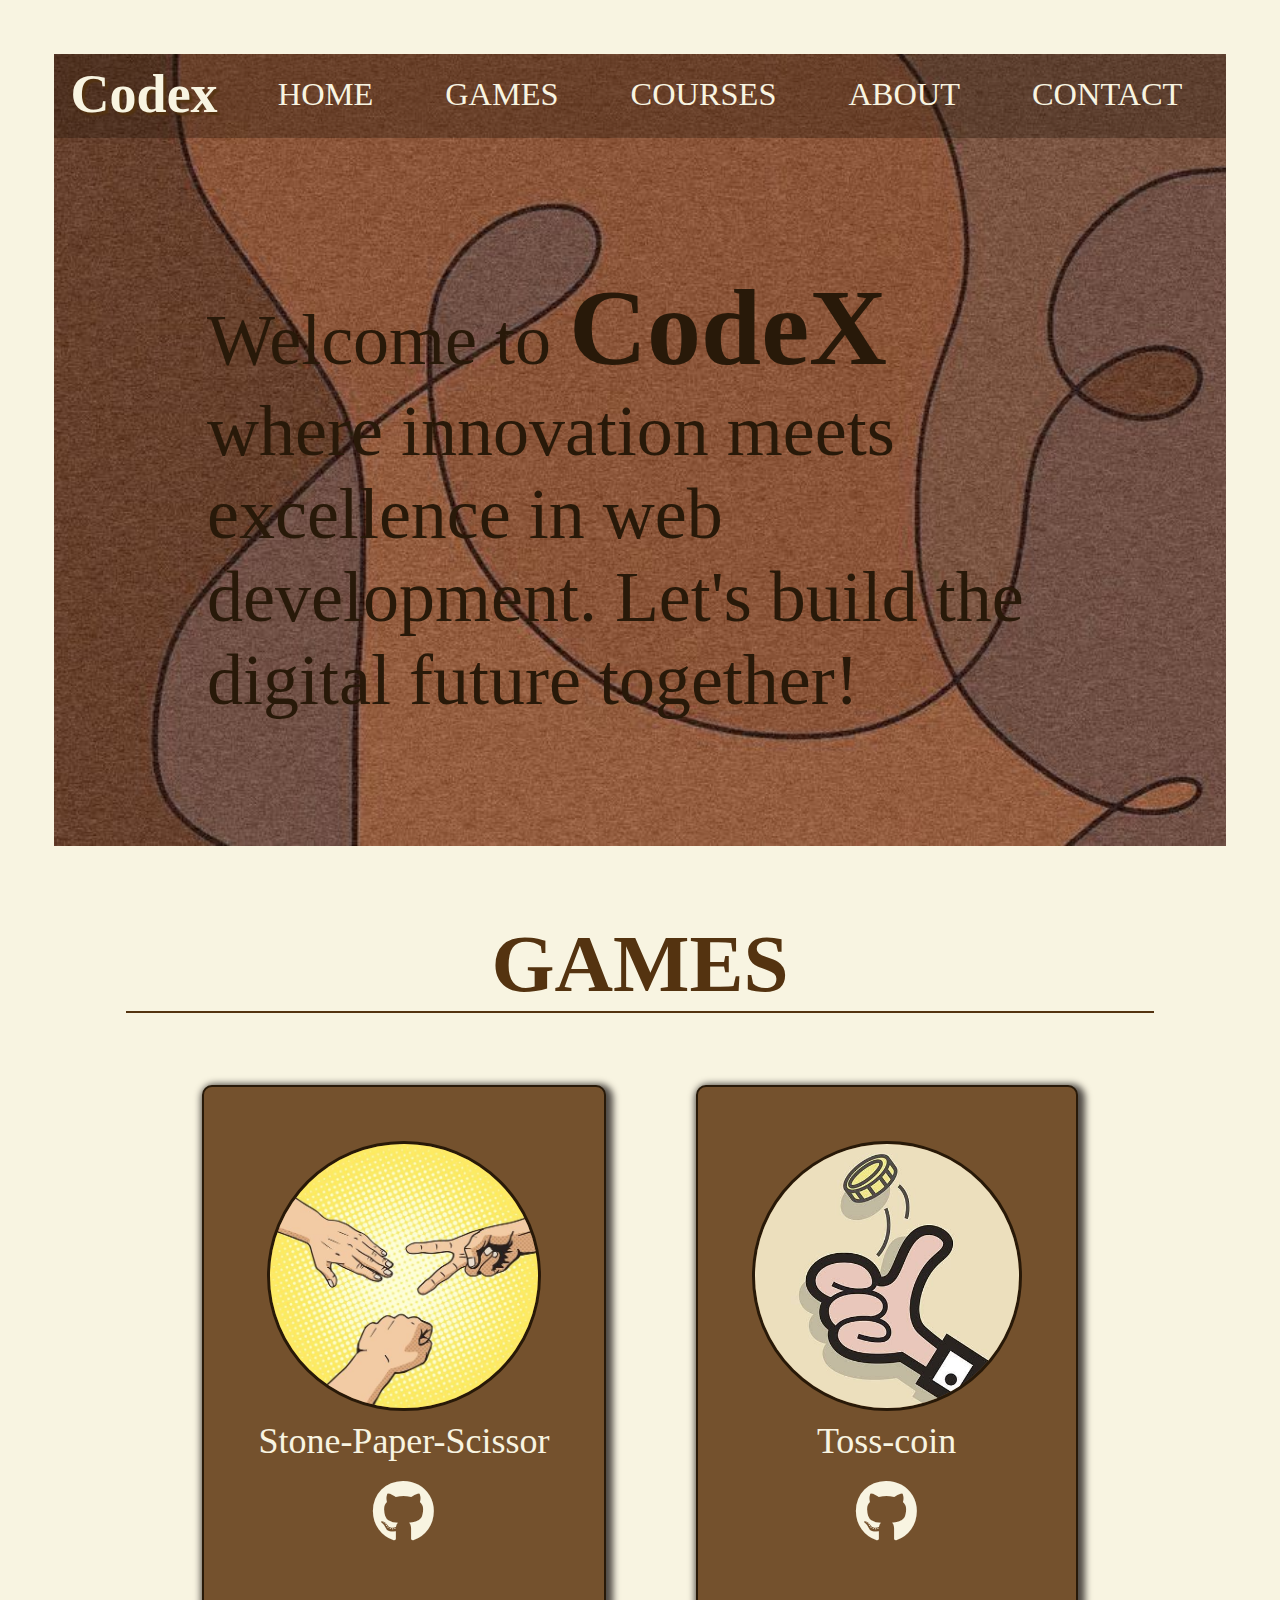
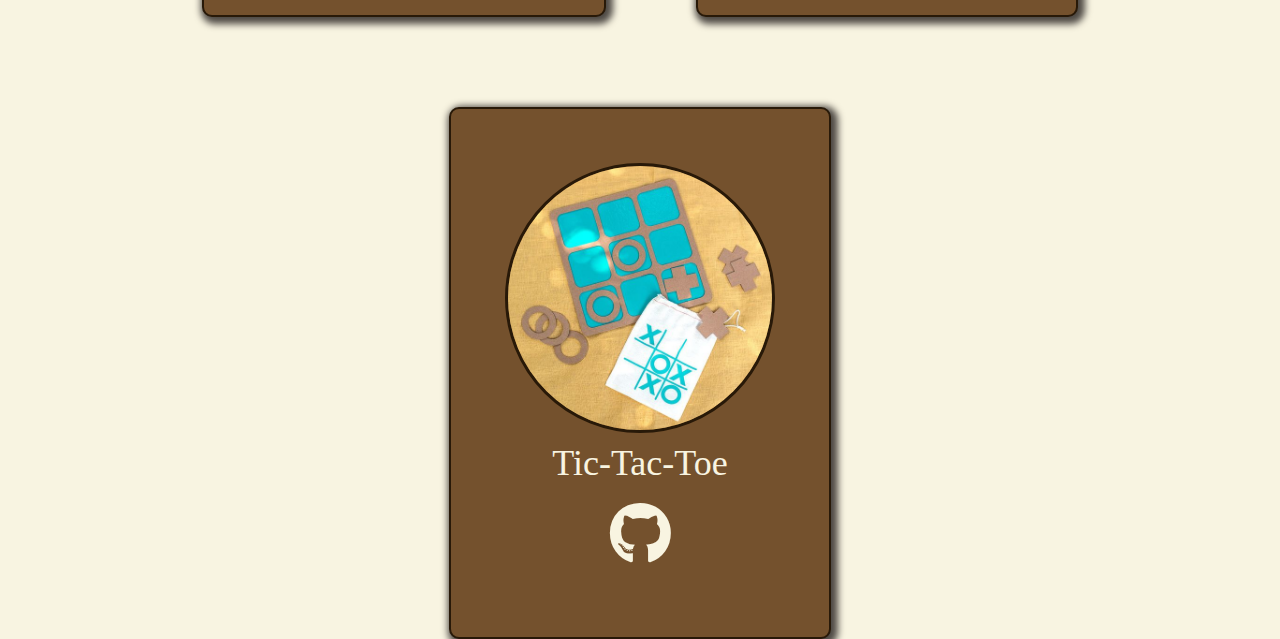
==== index.html @ 6bf6f2c1 "games added" ====
<!DOCTYPE html>
<html lang="en">
<head>
    <meta charset="UTF-8">
    <meta name="viewport" content="width=device-width, initial-scale=1.0">
    <title>CodeX</title>
    <link rel="stylesheet" href="https://cdnjs.cloudflare.com/ajax/libs/font-awesome/6.5.2/css/all.min.css">
    <link rel="stylesheet " href="./css/style.css">
</head>
<body>
    <div class="mainContainer">
            <nav>
                <h1>Codex</h1>
                <div class="open">
                    <i class="fa-solid fa-bars"></i>
                </div>
                <div class="navlist">
                    <li ><a href="#">HOME</a></li>
                    <li><a href="#">GAMES</a></li>
                    <li><a href="#">COURSES</a></li>
                    <li><a href="#">ABOUT</a></li>
                    <li><a href="#">CONTACT</a></li>
                    <div class="close">
                        <i class="fa-solid fa-xmark"></i>
                    </div>
                </div>
            </nav>
            <div class="intro">
                <p>Welcome to <span>CodeX </span><br> where innovation meets excellence in web development. Let's build the digital future together!</p>
            </div>
        </div>

        <div class="gamesBox">
            <h1>GAMES</h1>
            <div class="games">
                <div class="stone" onclick="window.location.href='https://vrandaagarg.github.io/Stone-Paper-Scissors/' ;">
                    <img src="./images/stone-paper-scissors.jpg">
                    <p>Stone-Paper-Scissor</p>
                    <i class="fa-brands fa-github"></i>
                </div>
                <div class="coin" onclick="window.location.href='https://vrandaagarg.github.io/Head-or-Tails/' ">
                    <img src="./images/coin-toss.jpg">
                    <p>Toss-coin</p>
                    <i class="fa-brands fa-github"></i>
                </div>
                <div class="tic" onclick="window.location.href='' ;">
                    <img src="./images/tic-tac-toe.jpg">
                    <p>Tic-Tac-Toe</p>
                    <i class="fa-brands fa-github"></i>
                </div>
            </div>
        </div>
        <script src="./js/script.js"></script>
</body>
</html>
---- css/style.css ----
*{
    padding: 0%;
    margin: 0%;
    box-sizing: border-box;
}

body{
    padding: 6vh;
    background-color: #F8F4E1;
}

.mainContainer{
    background-image: url('../images/baclgroundimage.jpg');
    background-repeat: no-repeat;
    background-size:cover;
    height: 88vh;
}

nav{
    display: flex;
    list-style: none;
    justify-content: space-around;
    background-color: rgba(28, 18, 8, 0.3);
}

.mainContainer nav h1{
    color: #F8F4E1;
    text-shadow: #543310 3px 3px 2px;
    font-size: 6vh;
    padding: 1vh;
}
.mainContainer nav .navlist {
    display: flex;
    justify-content:space-around;
    list-style: none;
}

.mainContainer nav .navlist li {
    font-size: 3.6vh;
    line-height: 9vh;
    border-bottom:3px solid transparent;
}

.mainContainer nav .navlist li a{
    color: #F8F4E1;
    text-decoration: none;
    padding: 3vh 4vh 3vh 4vh;
    
}

.mainContainer nav .navlist li:hover{
    background-color:rgba(175, 143, 111,0.5);
    border-bottom:3px solid #F8F4E1;
}

.mainContainer nav .open,.close{
    position: absolute;
    top: 6vh;
    right: 8vh;
    color:#F8F4E1;
    font-size: 5vh;
    cursor: pointer;
    line-height: 9vh;
    display: none;
}

.intro{
    width: 100%;
    height: 79vh;
    display: flex;
    align-items: center;
    padding: 17vh;
    font-size: 8vh;
    color: #281909;
}
.intro span{
    font-weight: 900;
    font-size: 12vh;
}

.gamesBox{
    display: block;
    text-align: center;
    height: 88vh;
}

.gamesBox h1{
    margin: 8vh;
    font-size: 9vh;
    color: #543310;
    border-bottom:2px solid #543310;
}
.gamesBox .games{
    display: flex;
    justify-content: center;
    align-items: center;
    flex-wrap: wrap;
    gap:10vh; 
}

.gamesBox .games div{
    background-color: #74512D;
    text-align: center;
    padding: 6vh;
    cursor: pointer;
    border: 2px solid #281908;
    box-shadow: #4e4944 3px 3px 7px 4px;
    border-radius: 10px;
    font-size: 4vh;
    color: #F8F4E1;
}

.gamesBox .games div:hover{
    transform: scale(1.1);
}

.gamesBox .games div img{
    height: 30vh;
    border-radius: 50%;
    border:3px solid #281908;
}

.gamesBox .games div i{
    font-size: 7vh;
    margin: 2vh;
}

.gamesBox .games div i:hover{
    color: #281908;
    border-radius: 50%;
    transform: scale(1.2);
}

@media (max-width:900px){
    .mainContainer nav .navlist{
        justify-content: center;
        align-items: center;
        flex-direction: column;
        position: fixed;
        top: 0;
        left: 0;
        width: 100%;
        height: 100vh;
        z-index: 10;
        background-color:#281908;
        display: none;
    }

    .mainContainer nav .open{
        display: block;
    }
    .mainContainer nav .navlist li:hover{
        transform: scale(1.2);
        border-bottom: transparent;
    }
    .close{
        display: block;
    }

    nav{
        border-bottom:3px solid #543310;
    }
    .intro{
        text-align: center;
        font-size: 5vh;
        padding: 3vh;
    }
    .intro span{
        font-size: 8vh;
    }
}

@media (max-width:400px){
    body{
        padding: 4vh;
    }
    .intro{
        text-align: center;
        font-size: 4vh;
        padding: 4vh;
    }
    .intro span{
        font-size: 5vh;
    }
    .mainContainer nav .open{
        font-size: 3vh;
        top:3.4vh;
    }
}
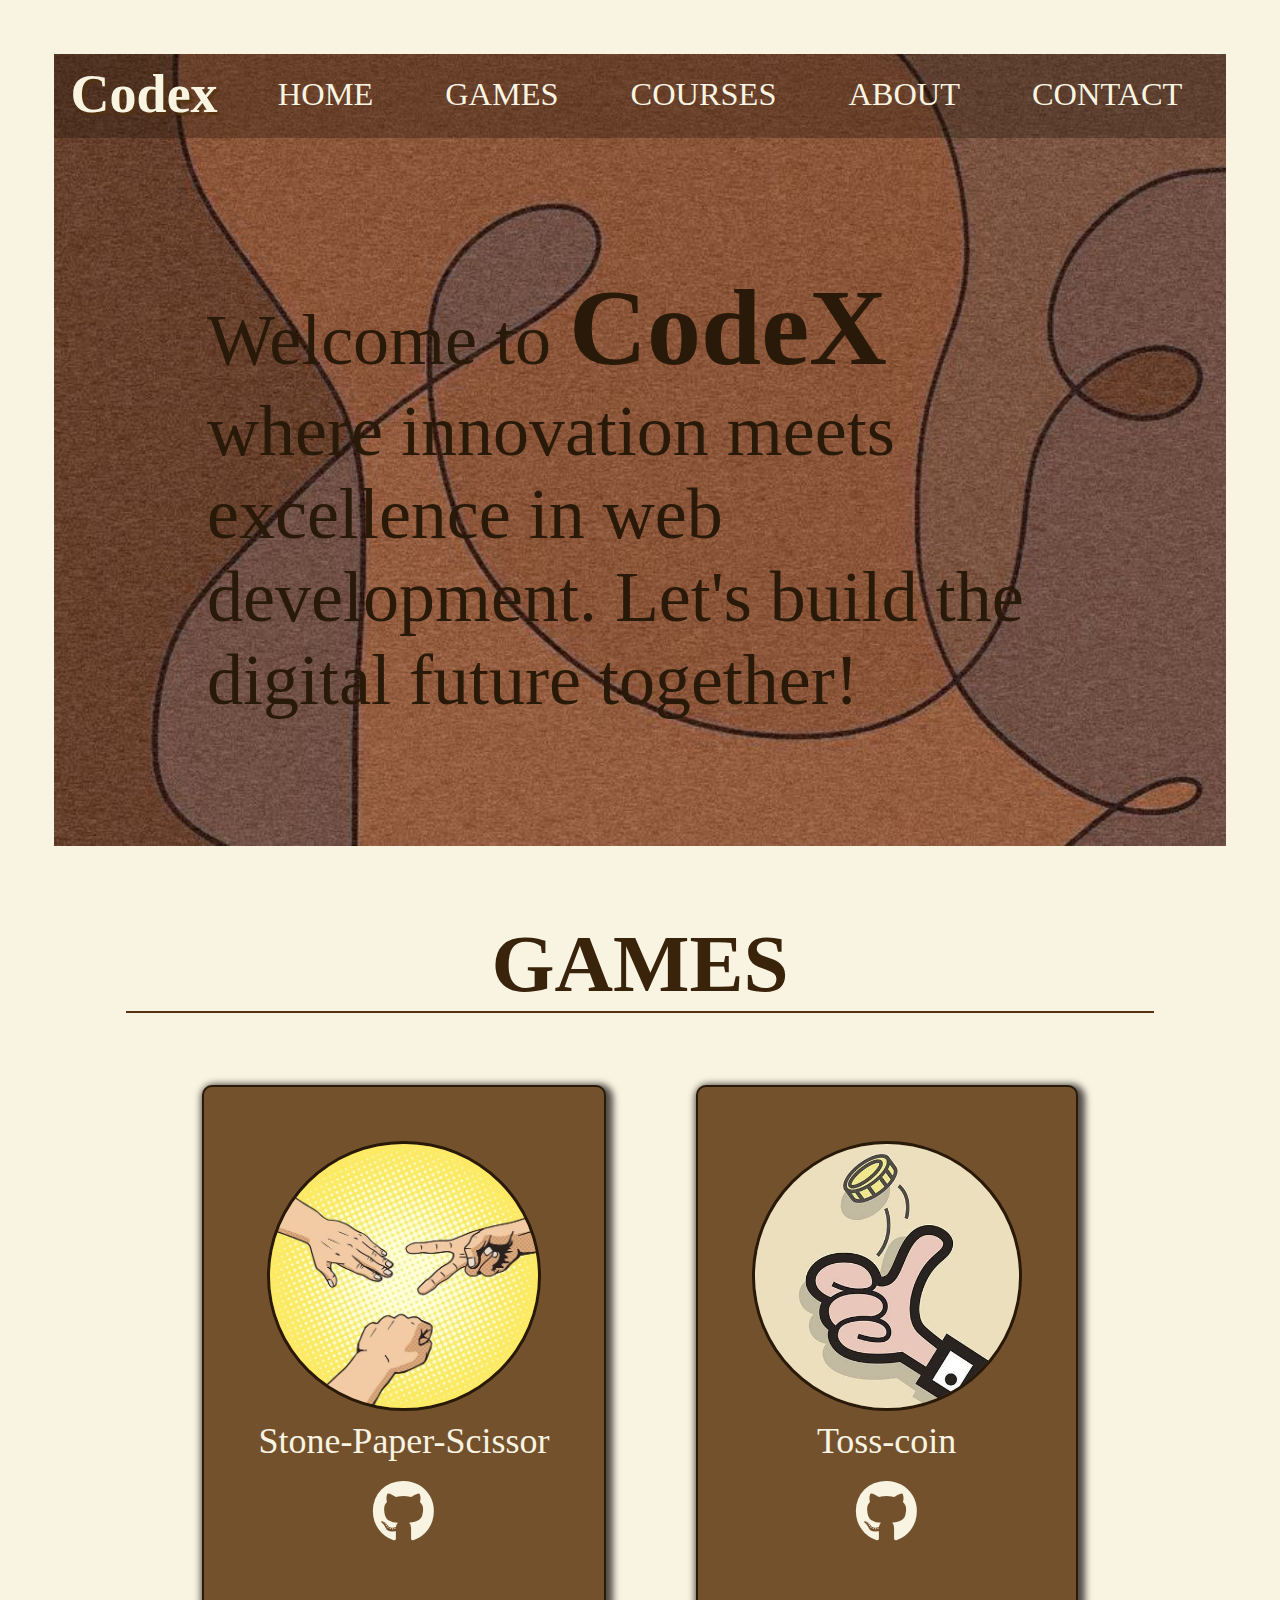
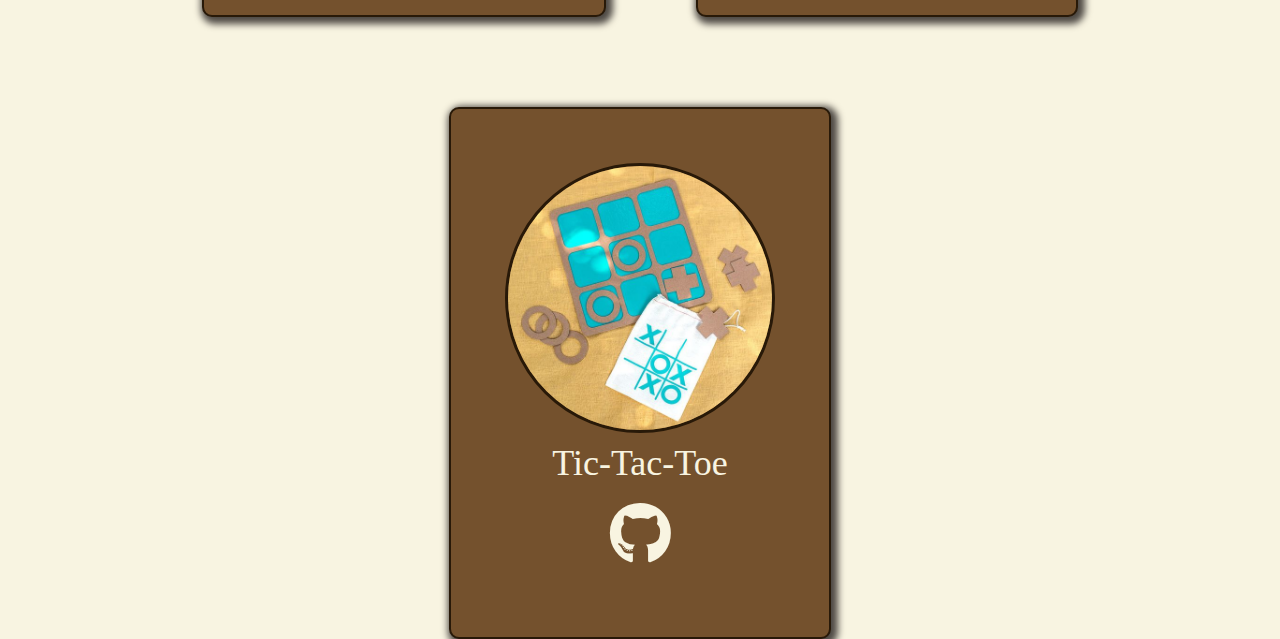
==== commit 051b50dd: "game part totally done" ====
--- a/index.html
+++ b/index.html
@@ -30,6 +30,7 @@
             </div>
         </div>
 
+        
         <div class="gamesBox">
             <h1>GAMES</h1>
             <div class="games">
@@ -50,6 +51,8 @@
                 </div>
             </div>
         </div>
+
+
         <script src="./js/script.js"></script>
 </body>
 </html>--- a/css/style.css
+++ b/css/style.css
@@ -87,7 +87,7 @@
 .gamesBox h1{
     margin: 8vh;
     font-size: 9vh;
-    color: #543310;
+    color: #3a230b;
     border-bottom:2px solid #543310;
 }
 .gamesBox .games{
@@ -168,6 +168,17 @@
     .intro span{
         font-size: 8vh;
     }
+
+    .gamesBox .games div{    
+        padding: 3vh;
+        width: 220px;
+        height: 300px;
+    }
+     
+    .gamesBox .games div img{
+        height: 22vh;
+    }
+
 }
 
 @media (max-width:400px){
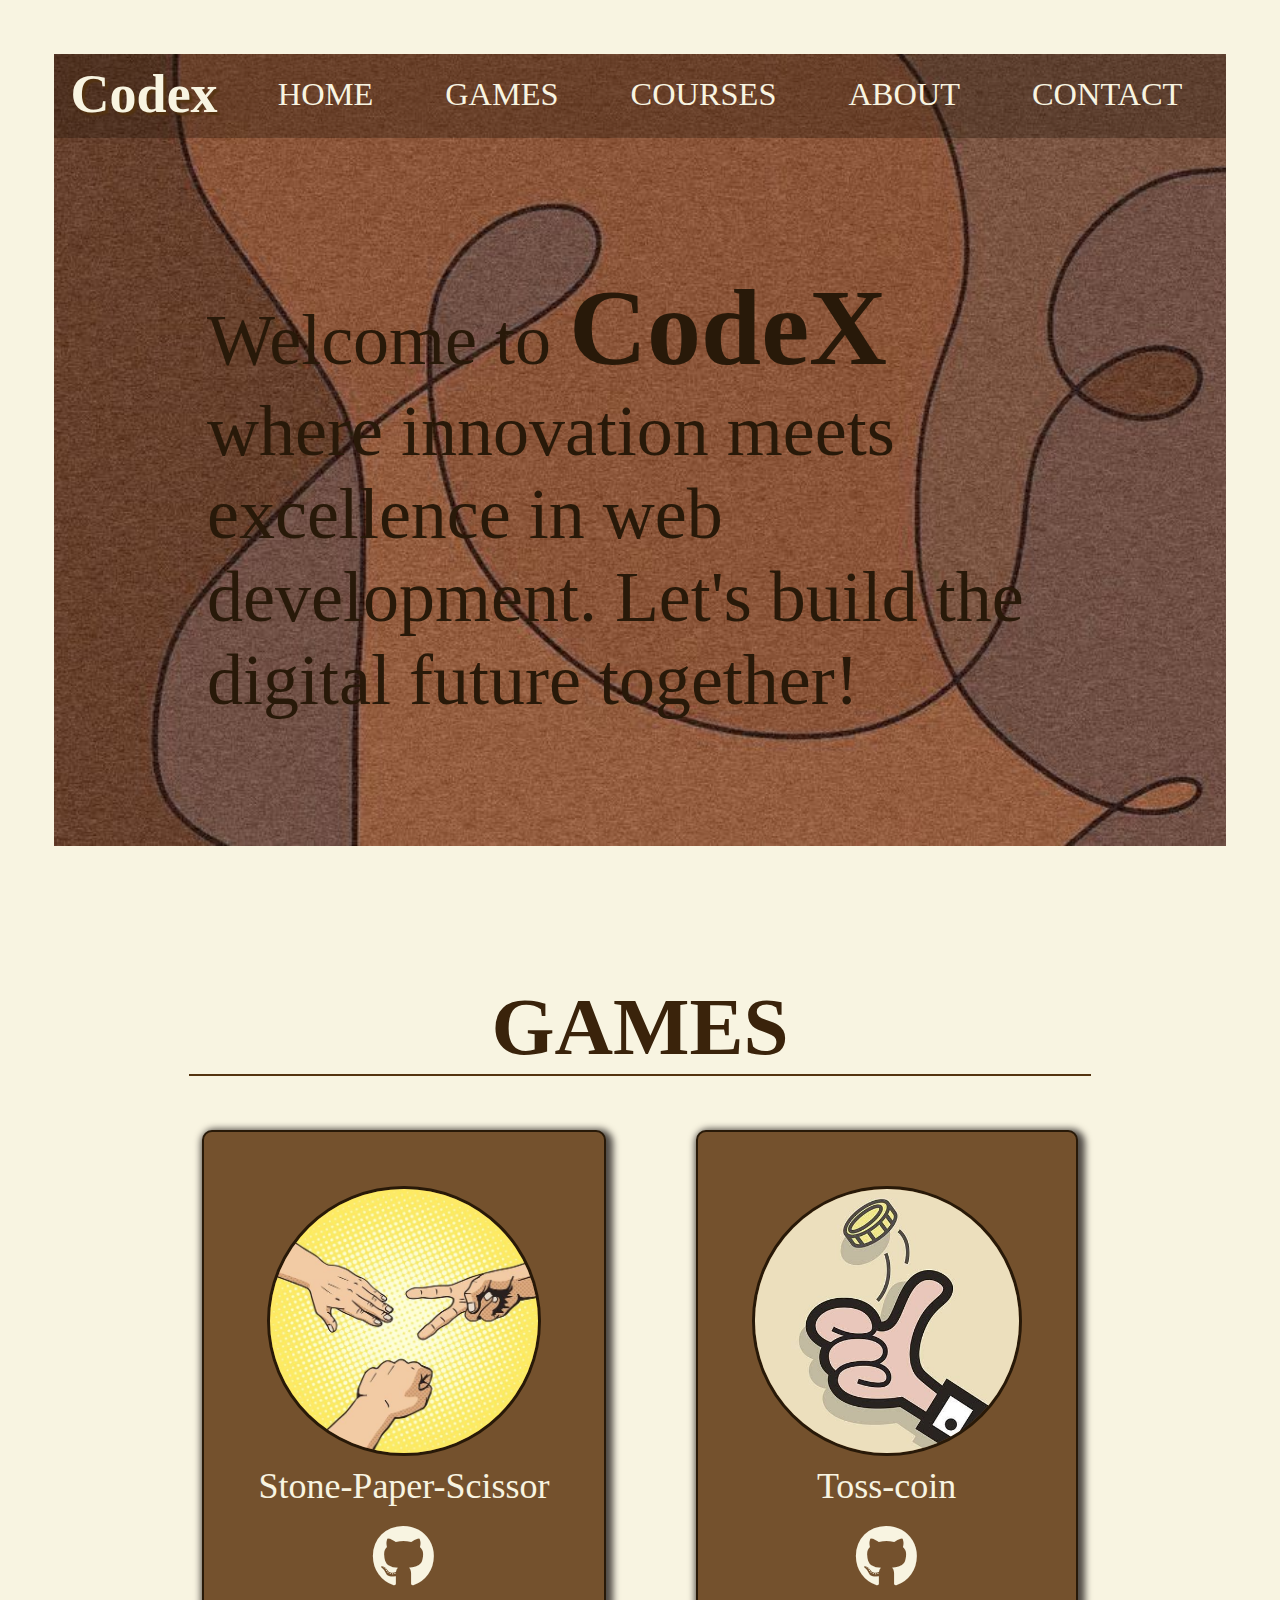
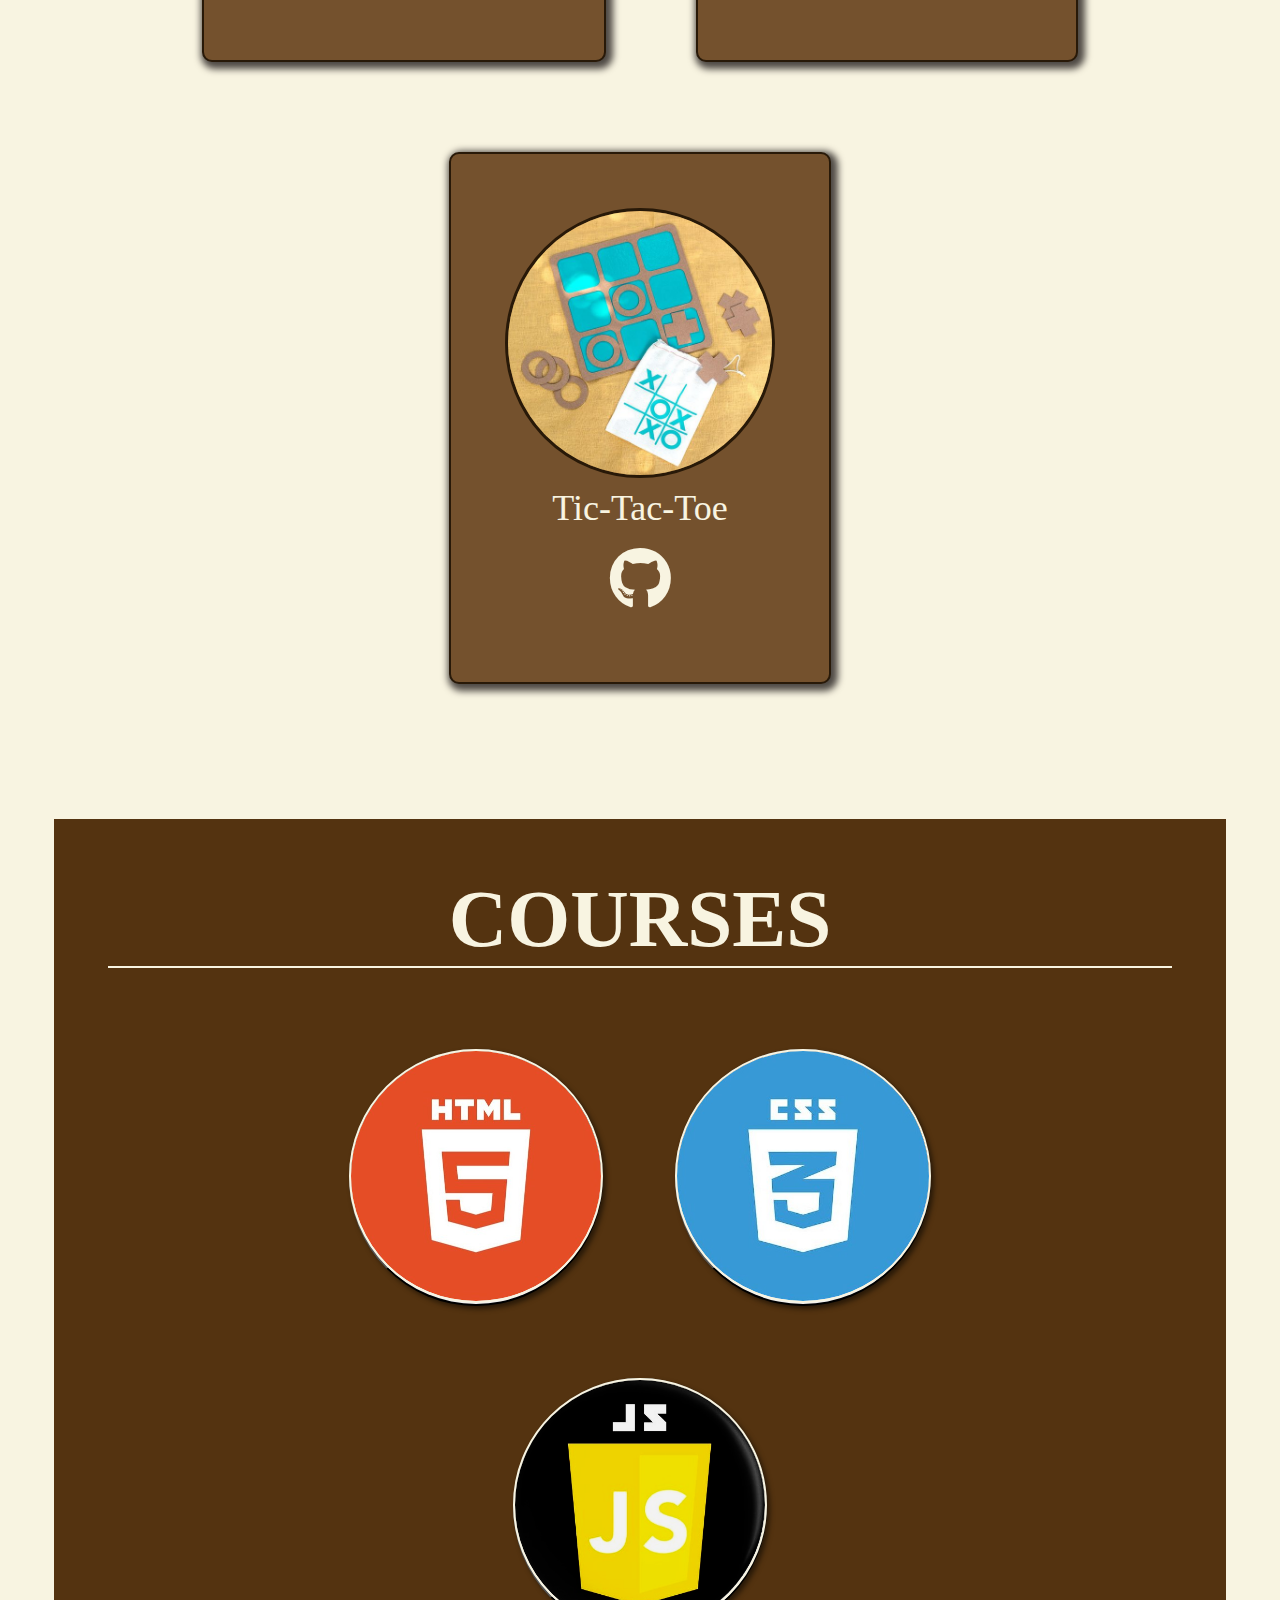
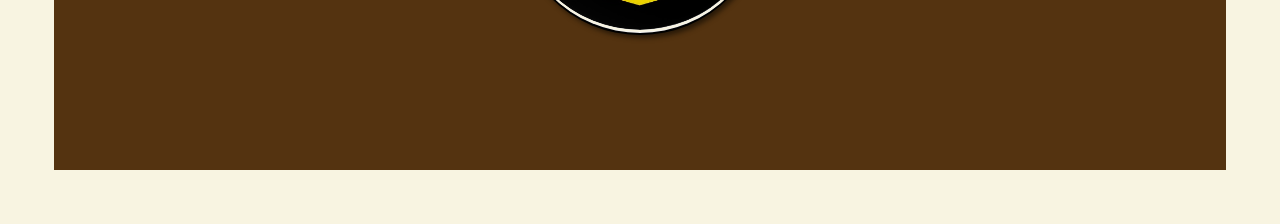
==== commit e38d97e5: "Courses ready" ====
--- a/index.html
+++ b/index.html
@@ -8,6 +8,8 @@
     <link rel="stylesheet " href="./css/style.css">
 </head>
 <body>
+            <!-- Home -->
+
     <div class="mainContainer">
             <nav>
                 <h1>Codex</h1>
@@ -30,7 +32,8 @@
             </div>
         </div>
 
-        
+    <!-- game box -->
+
         <div class="gamesBox">
             <h1>GAMES</h1>
             <div class="games">
@@ -52,6 +55,62 @@
             </div>
         </div>
 
+<!-- COURSES -->
+
+        <div class="courses">
+            <h1>COURSES</h1>
+            <div class="courseList">
+                <button class="htmlBtn">
+                    <img src="./images/html-removebg-preview.png">
+                </button>
+                <button class="cssBtn">
+                    <img src="./images/css-removebg-preview (2).png">
+                </button>
+                <button class="jsBtn">
+                    <img src="./images/js-removebg-preview.png">
+                </button>
+            </div>
+            <div class="html notes hide">
+                <h2>HTML</h1>
+                <p>HTML is the standard markup language for Web pages.
+
+                    With HTML you can create your own Website.
+                    
+                    HTML is easy to learn - You will enjoy it!</p>
+                <div class="pdf">
+                    <h3>HTML notes</h3>
+                    <a href="./images/html notes.pdf"><img src="./images/notes.jpg"></a>
+                </div>
+            </div>
+
+            <div class="css notes hide">
+                <h2>CSS</h1>
+                <p>CSS is the language we use to style an HTML document.
+
+                    CSS describes how HTML elements should be displayed.
+                    
+                    This tutorial will teach you CSS from basic to advanced.</p>
+                <div class="pdf">
+                    <h3>HTML notes</h3>
+                    <a href="./images/CSS notes.pdf"><img src="./images/notes.jpg"></a>
+                </div>
+            </div>
+
+            <div class="js notes hide">
+                <h2>JavaScript</h1>
+                <p>JavaScript is the world's most popular programming language.
+
+                    JavaScript is the programming language of the Web.
+                    
+                    JavaScript is easy to learn.
+                    
+                    This tutorial will teach you JavaScript from basic to advanced.</p>
+                <div class="pdf">
+                    <h3>HTML notes</h3>
+                    <a href="./images/JS Notes.pdf"><img src="./images/notes.jpg"></a>
+                </div>
+            </div>
+        </div>
 
         <script src="./js/script.js"></script>
 </body>
--- a/css/style.css
+++ b/css/style.css
@@ -8,6 +8,8 @@
     padding: 6vh;
     background-color: #F8F4E1;
 }
+
+/* home */
 
 .mainContainer{
     background-image: url('../images/baclgroundimage.jpg');
@@ -78,14 +80,17 @@
     font-size: 12vh;
 }
 
+/* gameBox */
+
 .gamesBox{
     display: block;
     text-align: center;
-    height: 88vh;
+    height:max-content;
+    margin: 15vh;
 }
 
 .gamesBox h1{
-    margin: 8vh;
+    margin-bottom: 6vh;
     font-size: 9vh;
     color: #3a230b;
     border-bottom:2px solid #543310;
@@ -129,6 +134,78 @@
     color: #281908;
     border-radius: 50%;
     transform: scale(1.2);
+}
+
+/* courses */
+
+.courses{
+    height: max-content;
+    text-align: center;
+    color: #F8F4E1;
+    background-color: #543310;
+    padding: 6vh;
+    font-size: 4.5vh;
+}
+.courses h1{
+    border-bottom:2px solid #F8F4E1;
+}
+
+
+.courses .courseList{
+    display: flex;
+    justify-content: center;
+    padding: 4vh;
+    flex-wrap: wrap;
+    margin: 5vh;
+    border-radius: 50%;
+    gap:8vh;
+}
+
+.courses .courseList button{
+    border-radius: 50%;
+    cursor: pointer;
+    box-shadow: #281908 3px 3px 5px;
+}
+.courses .courseList button img{
+    height: 250px;
+    border-radius: 50%;
+    outline: 2px solid #F8F4E1;
+    
+}
+.courses .courseList button:hover{
+    transform: scale(1.1);
+}
+
+.courses .notes{
+    background-color: #876e54;
+    border-radius: 30px;
+    padding: 4vh;
+    color: #281908;
+    margin: 4vh;
+}
+
+.courses .notes h2{
+    margin: 3vh;
+    border-bottom:2px solid #3a230b;
+}
+
+.courses .pdf{
+    display: flex;
+    gap: 4vh;
+    margin: 4vh;
+    align-items: center;
+    justify-content: center;
+}
+
+.courses .pdf img{
+    height: 200px;
+    border-radius: 10px;
+    border: 1.5px solid #281908;
+    box-shadow: #281908 4px 6px 5px;
+}
+
+.hide{
+    display: none;
 }
 
 @media (max-width:900px){
@@ -169,8 +246,11 @@
         font-size: 8vh;
     }
 
+    .gamesBox{
+        margin:5vh;
+    }
     .gamesBox .games div{    
-        padding: 3vh;
+        padding: 3vh 0 0 0;
         width: 220px;
         height: 300px;
     }
@@ -179,6 +259,37 @@
         height: 22vh;
     }
 
+    /* courses */
+
+    .courses h1{
+        font-size: 5vh;
+    }
+
+    .courses .courseList{
+        padding: 3vh 0 0 0;
+ 
+    }
+    .courses .courseList button img{
+        height: 100px;
+    }
+
+    .courses .notes, .courses{
+        padding: 2vh;
+        margin: 2vh;
+        font-size: 3vh;
+    }
+    
+    .courses .notes h2{
+    margin: 1vh;
+    font-size:4vh;
+    }
+
+    .courses .pdf{
+        gap: 2vh;
+    }
+    .courses .pdf img{
+        height: 80px;
+    }
 }
 
 @media (max-width:400px){
@@ -197,5 +308,21 @@
         font-size: 3vh;
         top:3.4vh;
     }
-}
-
+
+    .gamesBox h1,.gamesBox div i{
+        font-size: 3vh;
+    }
+    .gamesBox div p{
+        font-size: 2.5vh;
+    }
+
+    .courses h1{
+        font-size: 4vh;
+    }
+
+    .courses .pdf img{
+        height: 50px;
+    }
+
+}
+
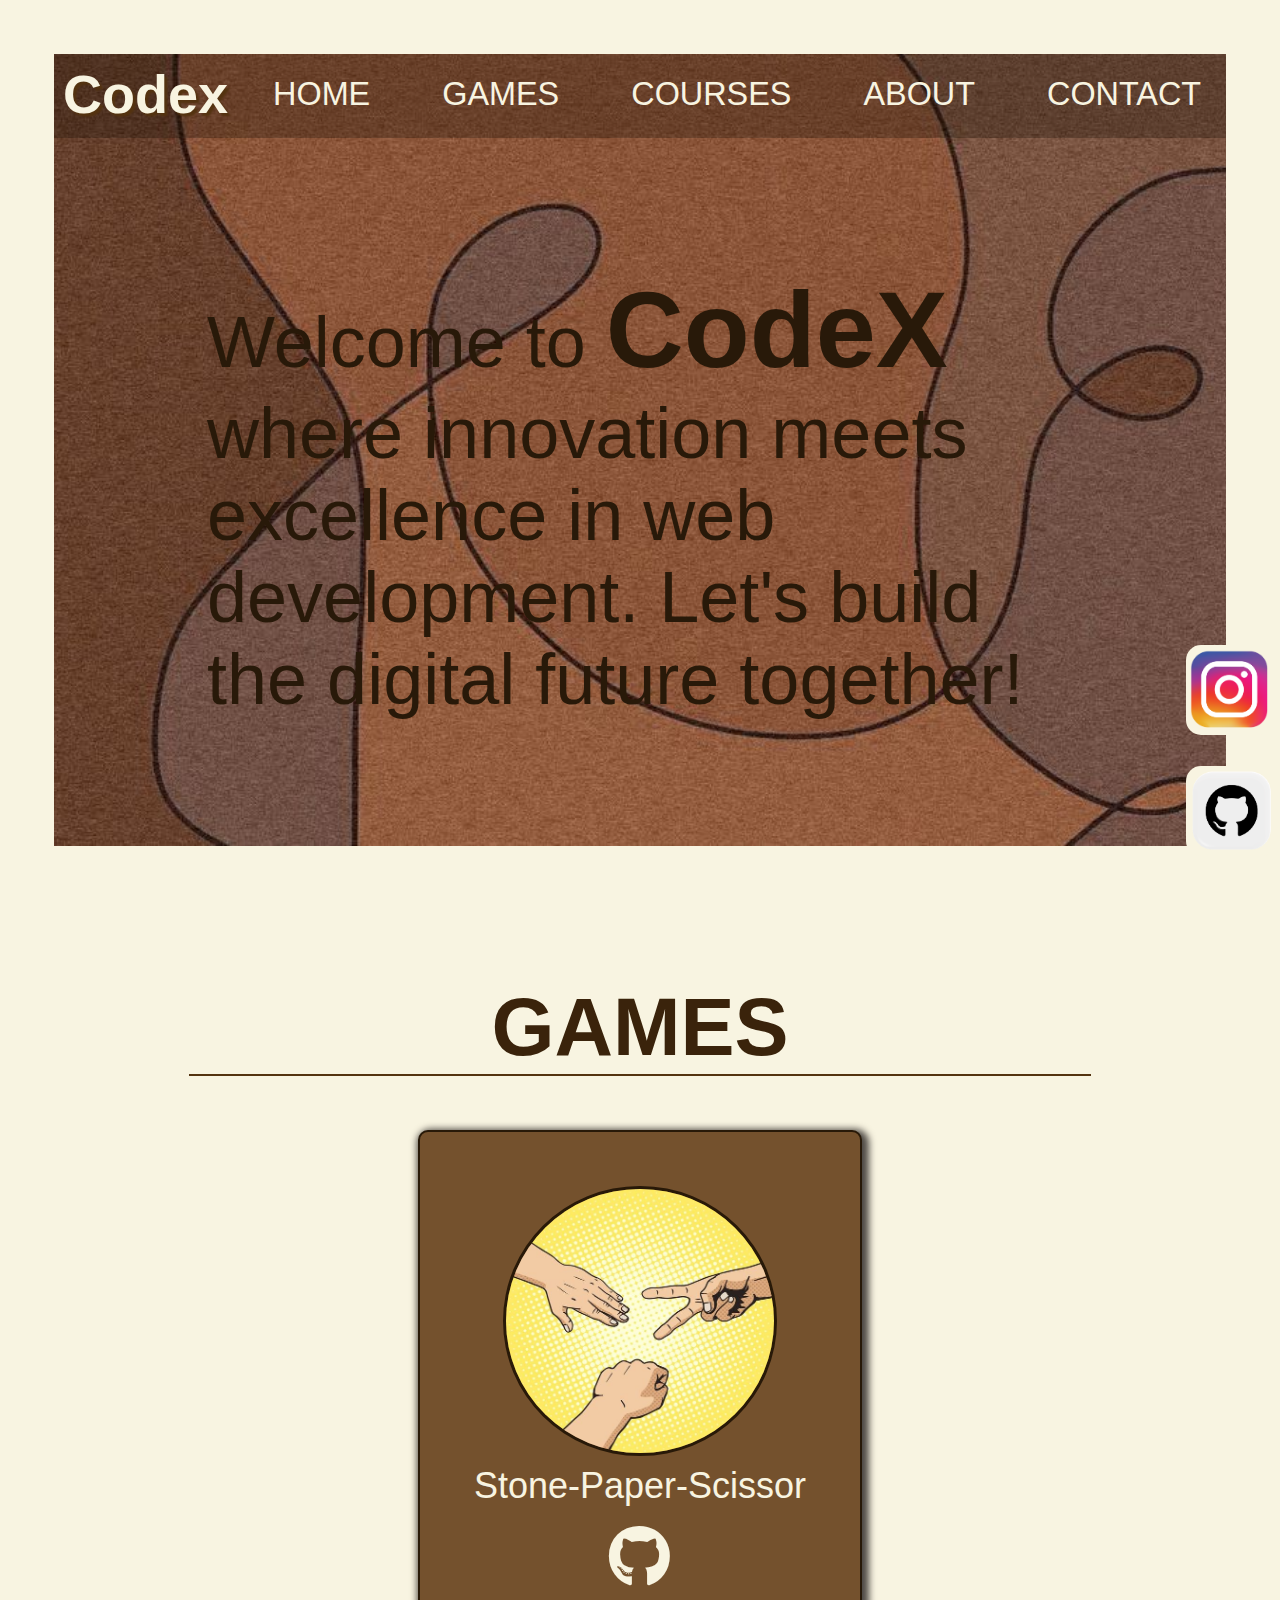
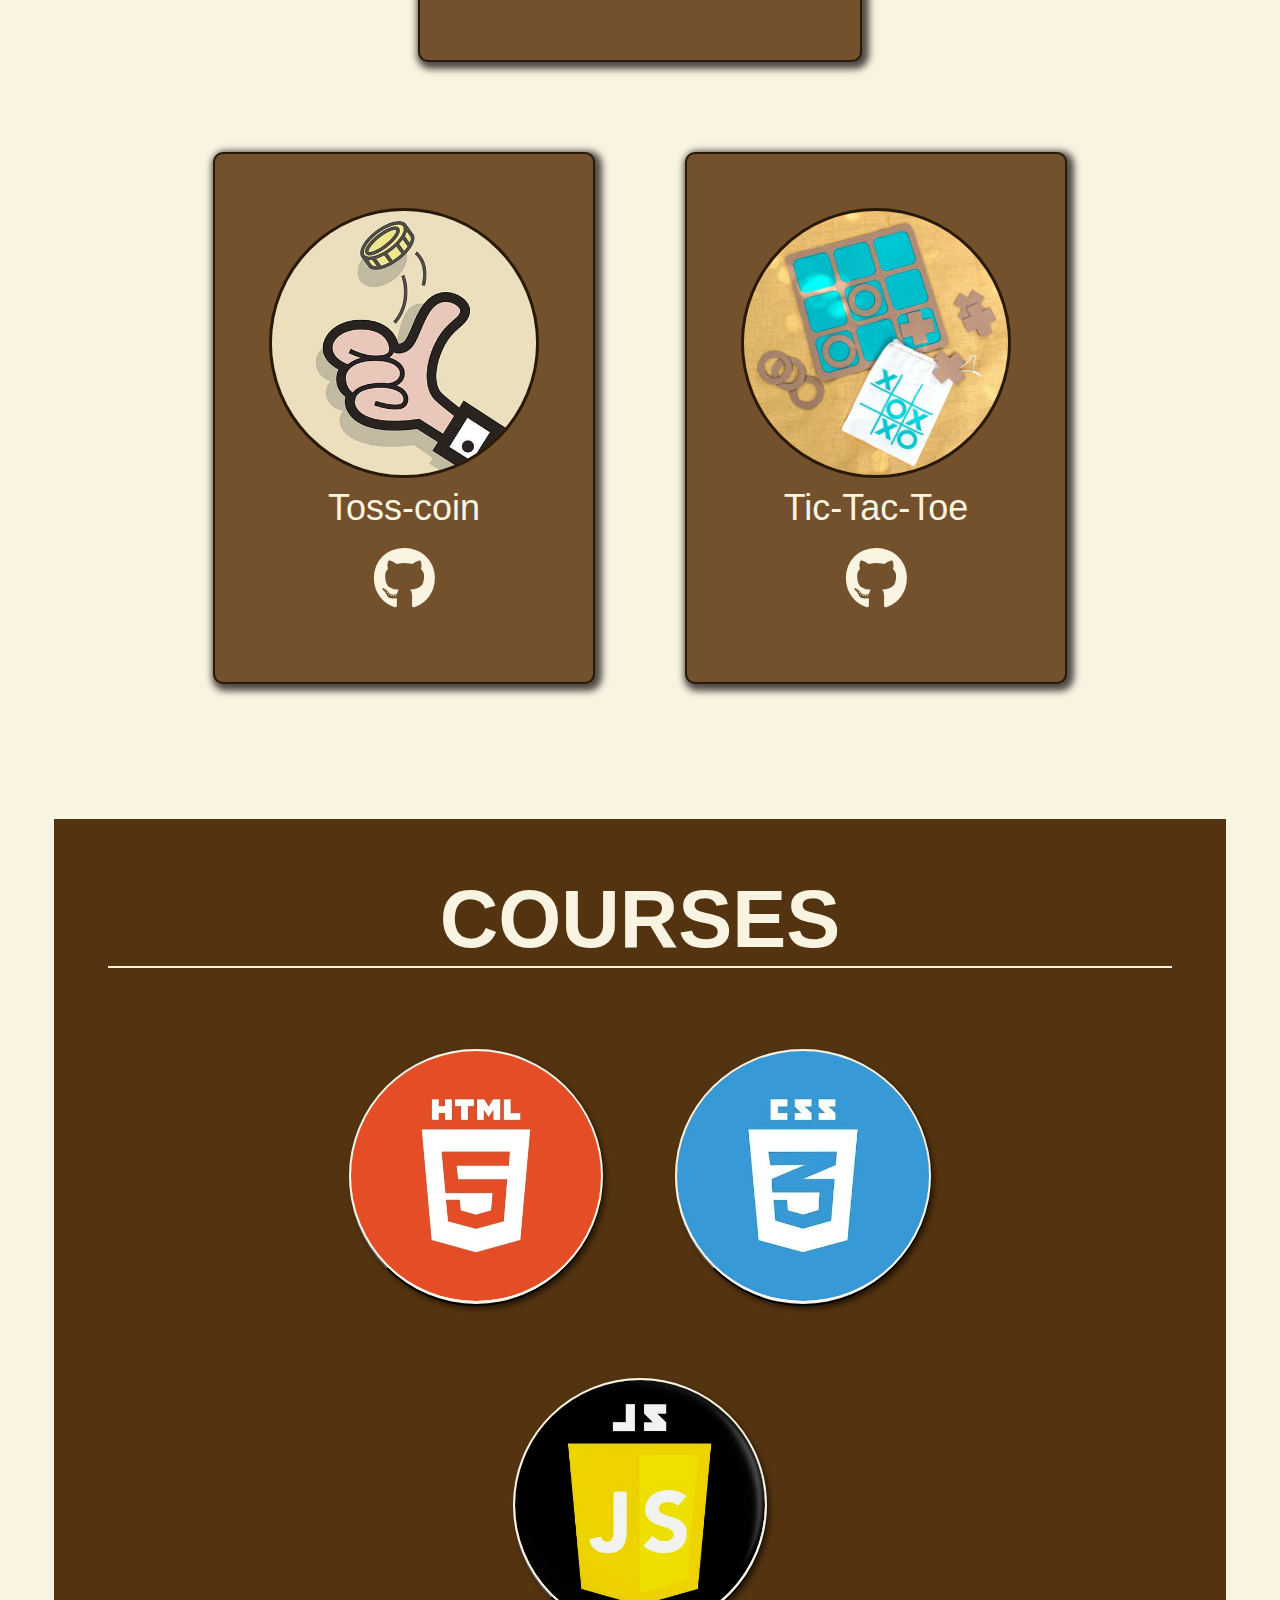
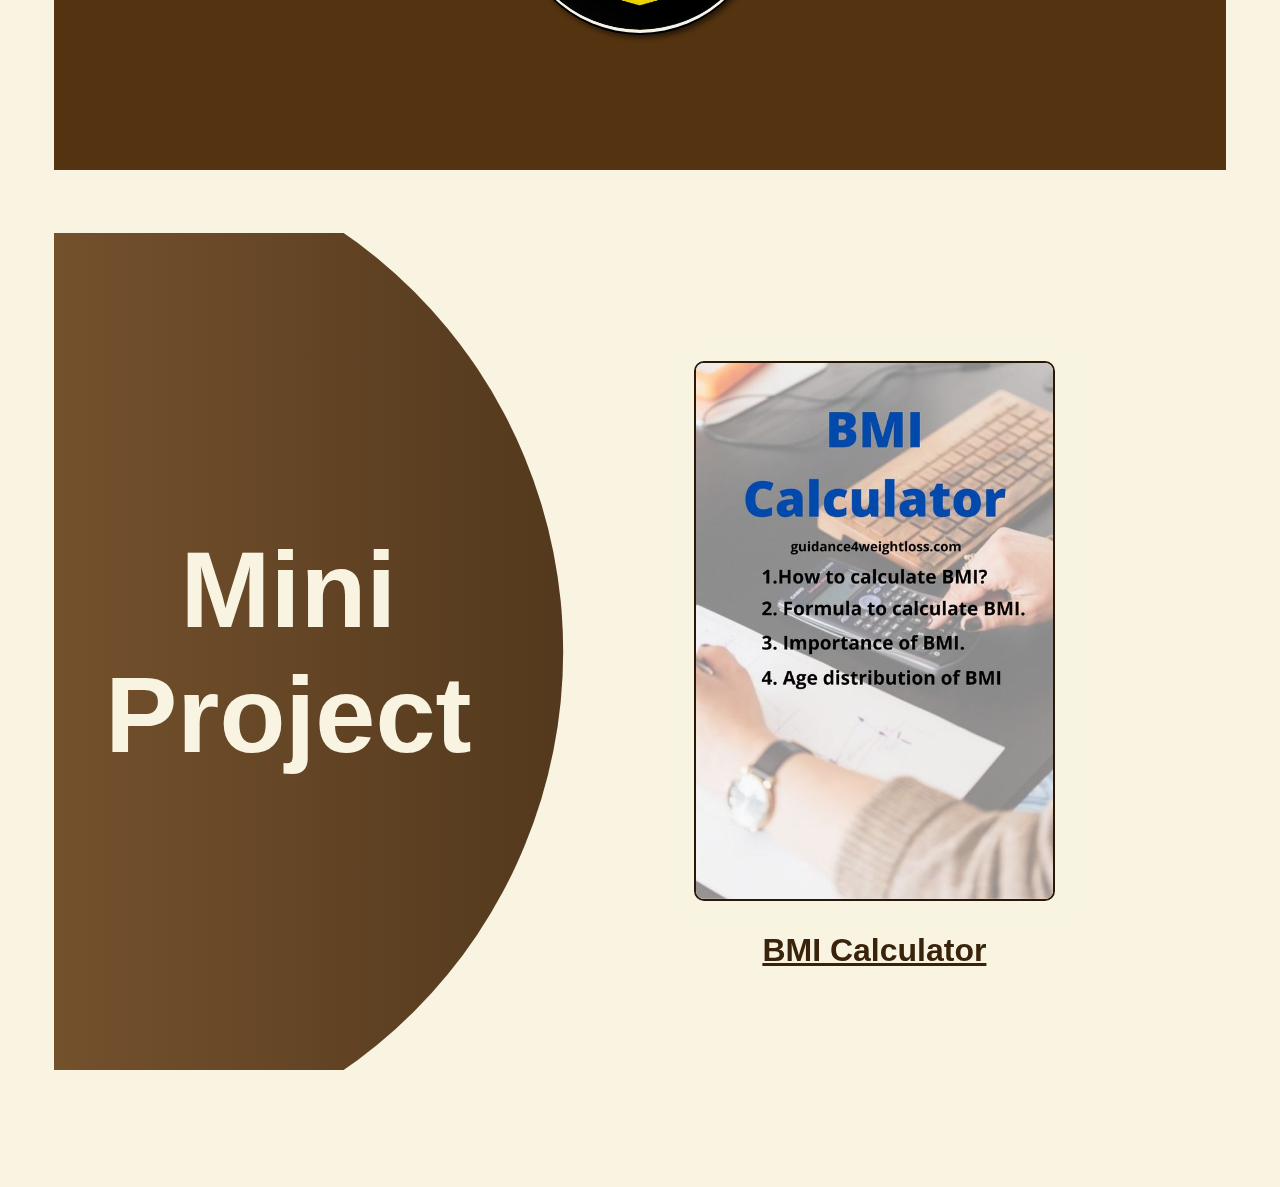
==== commit 57ca230e: "miniproject done" ====
--- a/index.html
+++ b/index.html
@@ -8,6 +8,19 @@
     <link rel="stylesheet " href="./css/style.css">
 </head>
 <body>
+    <div class="fixedIcons">
+        <div class="insta">
+            <a href="https://www.instagram.com/vranda_garg?igsh=cjV2aXY2dDQ1eXBi">
+                <img src="./images/insta.png">
+            </a>  
+        </div>
+        <div class="github">
+            <a href="https://github.com/VrandaaGarg">
+                <img src="./images/github.png">
+            </a>
+        </div>
+    </div>
+
             <!-- Home -->
 
     <div class="mainContainer">
@@ -47,7 +60,7 @@
                     <p>Toss-coin</p>
                     <i class="fa-brands fa-github"></i>
                 </div>
-                <div class="tic" onclick="window.location.href='' ;">
+                <div class="tic" onclick="window.location.href='https://vrandaagarg.github.io/Tic-tac-toe/' ;">
                     <img src="./images/tic-tac-toe.jpg">
                     <p>Tic-Tac-Toe</p>
                     <i class="fa-brands fa-github"></i>
@@ -91,7 +104,7 @@
                     
                     This tutorial will teach you CSS from basic to advanced.</p>
                 <div class="pdf">
-                    <h3>HTML notes</h3>
+                    <a ></a><h3>HTML notes</h3>
                     <a href="./images/CSS notes.pdf"><img src="./images/notes.jpg"></a>
                 </div>
             </div>
@@ -112,6 +125,21 @@
             </div>
         </div>
 
+<!-- mini projects -->
+        <div class="miniProject">
+            <div class="background"></div>
+            <div class="bmi">
+                <h1>Mini <br>Project</h1>
+            </div>
+            <div class="bmiImg">
+                <a href="https://vrandaagarg.github.io/BMI-calculator/">
+                    <img src="./images/bmi.jpg">
+                    <h1>BMI Calculator</h1>
+                </a>
+            </div>
+        </div>
+
+
         <script src="./js/script.js"></script>
 </body>
 </html>--- a/css/style.css
+++ b/css/style.css
@@ -7,8 +7,24 @@
 body{
     padding: 6vh;
     background-color: #F8F4E1;
-}
-
+    font-family: 'Segoe UI', Tahoma, Geneva, Verdana, sans-serif;
+}
+
+.fixedIcons{
+    position: fixed;
+    display: flex;
+    flex-direction: column;
+    gap:3vh;
+    right: 3px;
+    bottom: 40px;
+}
+
+.fixedIcons div img{
+    height: 10vh;
+    background-color: #F8F4E1;
+    border-radius: 15px;
+    cursor: pointer;
+}
 /* home */
 
 .mainContainer{
@@ -208,7 +224,72 @@
     display: none;
 }
 
+/* Mini project */
+
+.background{
+    position: absolute;
+    height: 100%;
+    width: 100%;
+    z-index: -1;
+    background-image: linear-gradient(to right ,#74512D, #281908);
+    clip-path: circle(50% at 0 50%);
+    transition: clip-path 3s ease;
+}
+
+.miniProject{
+    display: flex;
+    flex-direction: row;
+    margin: 7vh 0 7vh 0;
+    height: 93vh;
+    text-align: center;
+    position: relative;
+}
+
+.miniProject:hover .background{
+    clip-path: circle(150% at 0 0);
+}
+
+.bmi{
+    flex: 2;
+    align-self: center;
+    color: #F8F4E1;
+    font-size: 6vh;
+}
+
+.bmiImg{
+    flex:3;
+    align-self: center;
+    text-shadow: 
+    -1px -1px 0 #F8F4E1, /* Top-left shadow */
+    1px -1px 0 #F8F4E1,  /* Top-right shadow */
+    -1px 1px 0 #F8F4E1,  /* Bottom-left shadow */
+    1px 1px 0 #F8F4E1; 
+}
+
+.miniProject .bmiImg img{
+    height: 60vh;
+    text-align: center;
+    box-shadow: rgba(248, 244, 225,0.7) 5px 5px 15px 10px;
+    margin: 3vh;
+    border: 2px solid #281908;
+    border-radius: 10px;
+    cursor: pointer;
+}
+
+.bmiImg a{
+   color: #3a230b;
+}
+
 @media (max-width:900px){
+.fixedIcons{
+    gap: 2vh;
+}
+
+    .fixedIcons div img{
+        height: 35px;
+        border-radius: 10px;
+    }
+
     .mainContainer nav .navlist{
         justify-content: center;
         align-items: center;
@@ -290,6 +371,27 @@
     .courses .pdf img{
         height: 80px;
     }
+/* bmi */
+    .miniProject{
+        flex-direction: column;
+    }
+
+    .bmi {
+        font-size: 2vh;
+        flex: 0.7;
+    }
+
+    .background{
+        clip-path: circle(20.4% at 50% 0);
+    }
+    .miniProject .bmiImg{
+        font-size: 2vh;
+    }
+
+    .miniProject .bmiImg img{
+        height: 230px;
+    }
+
 }
 
 @media (max-width:400px){
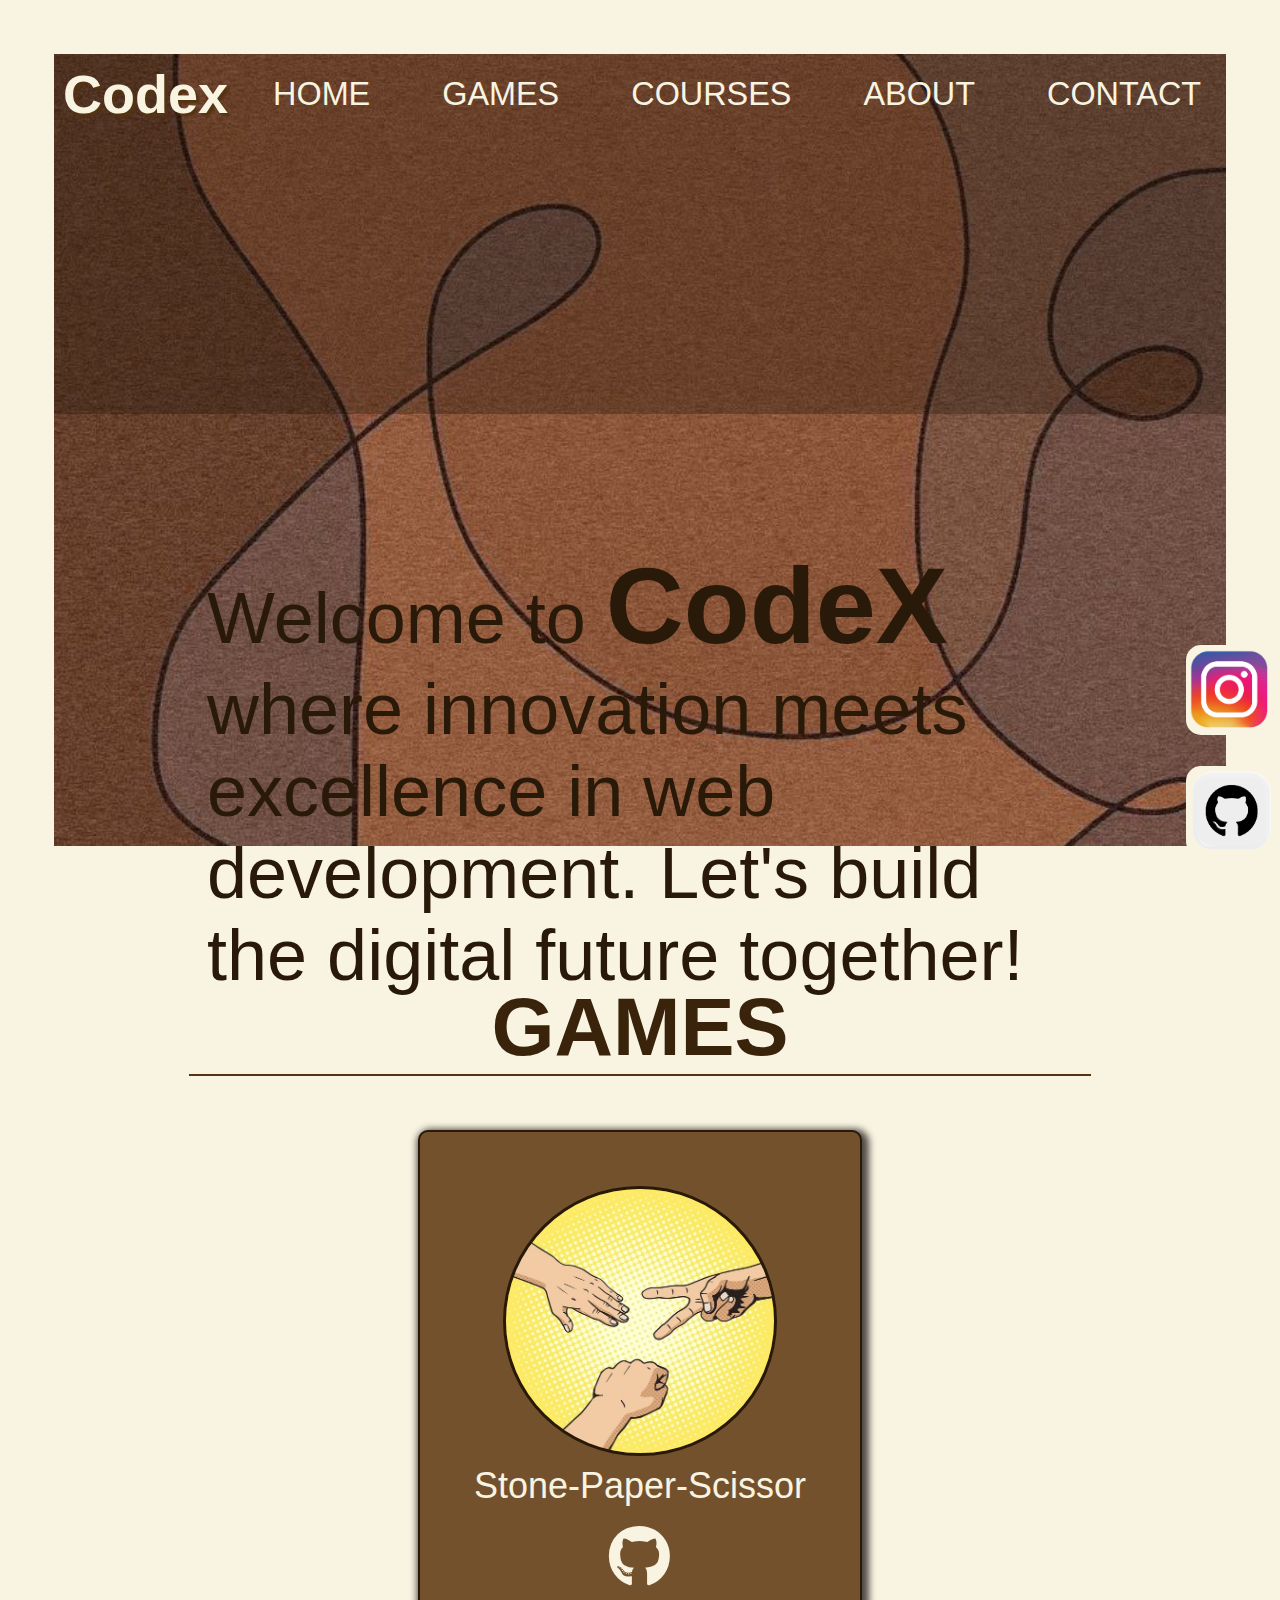
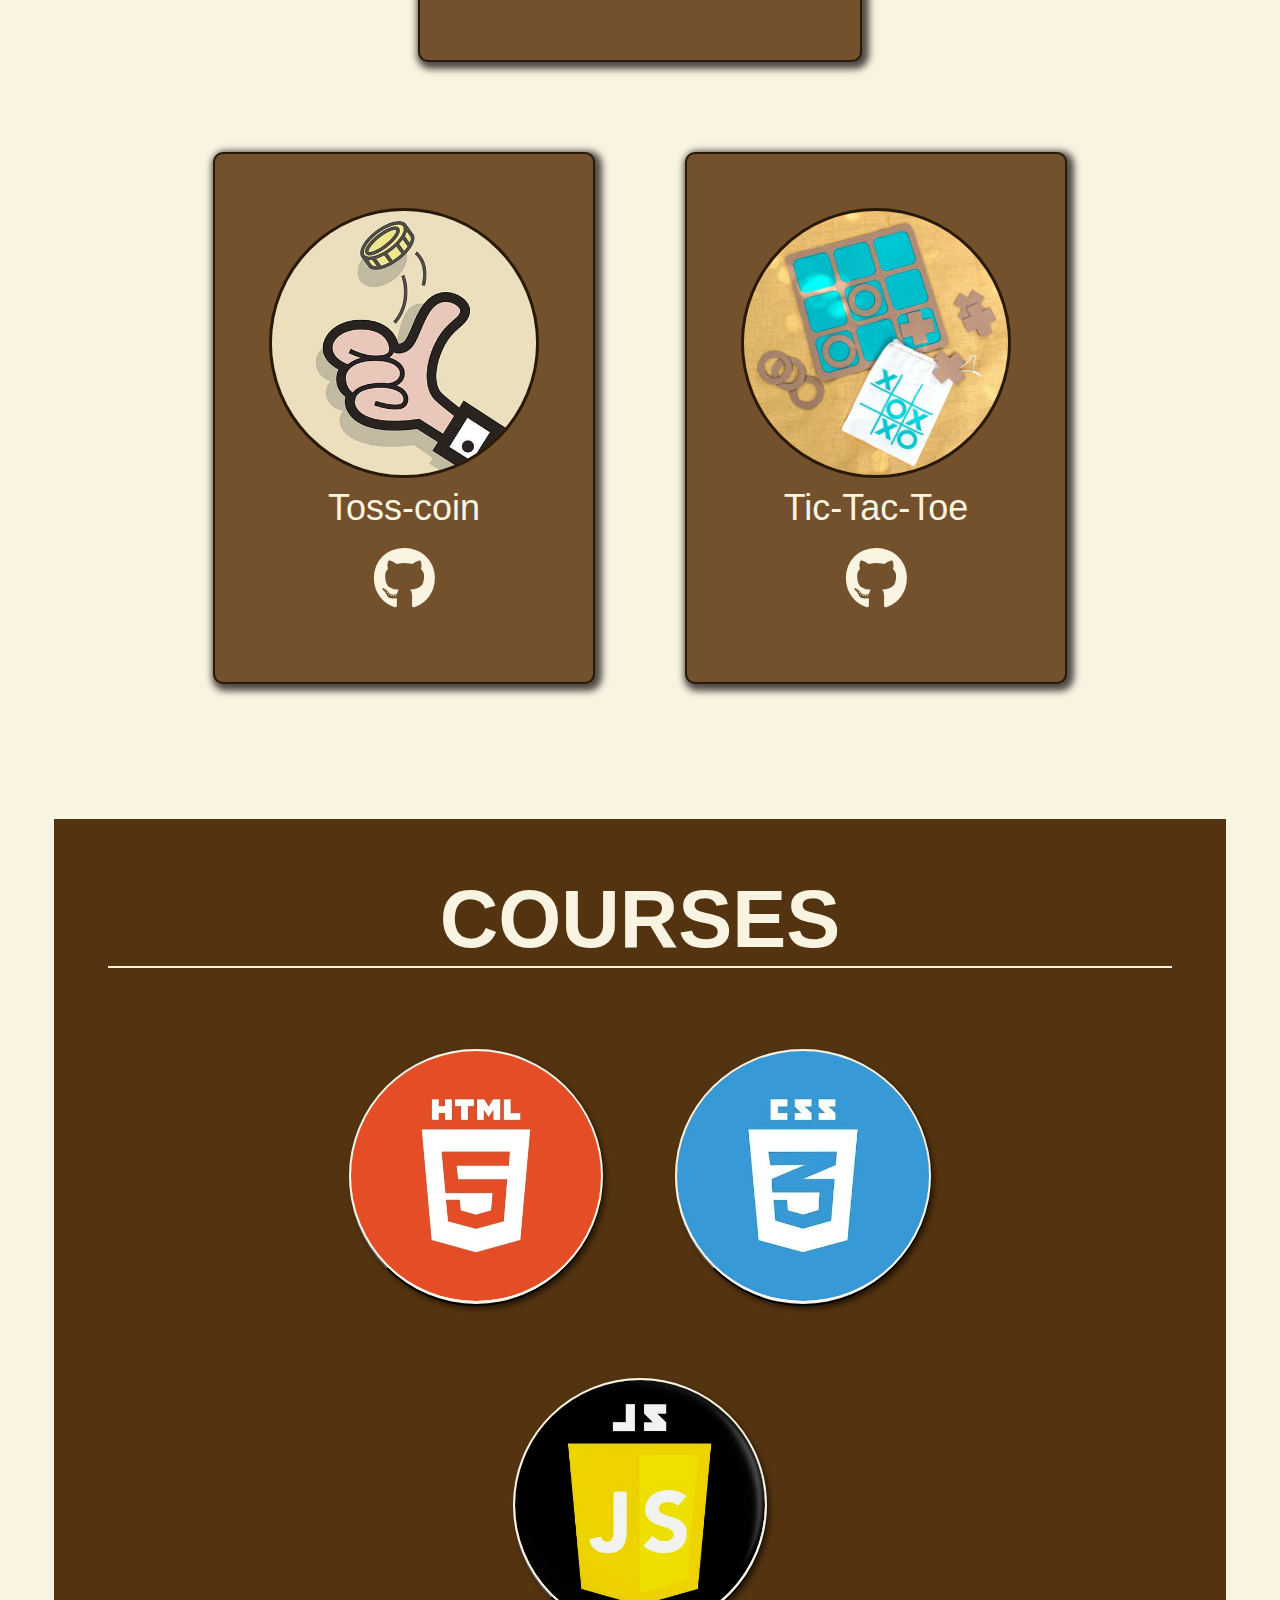
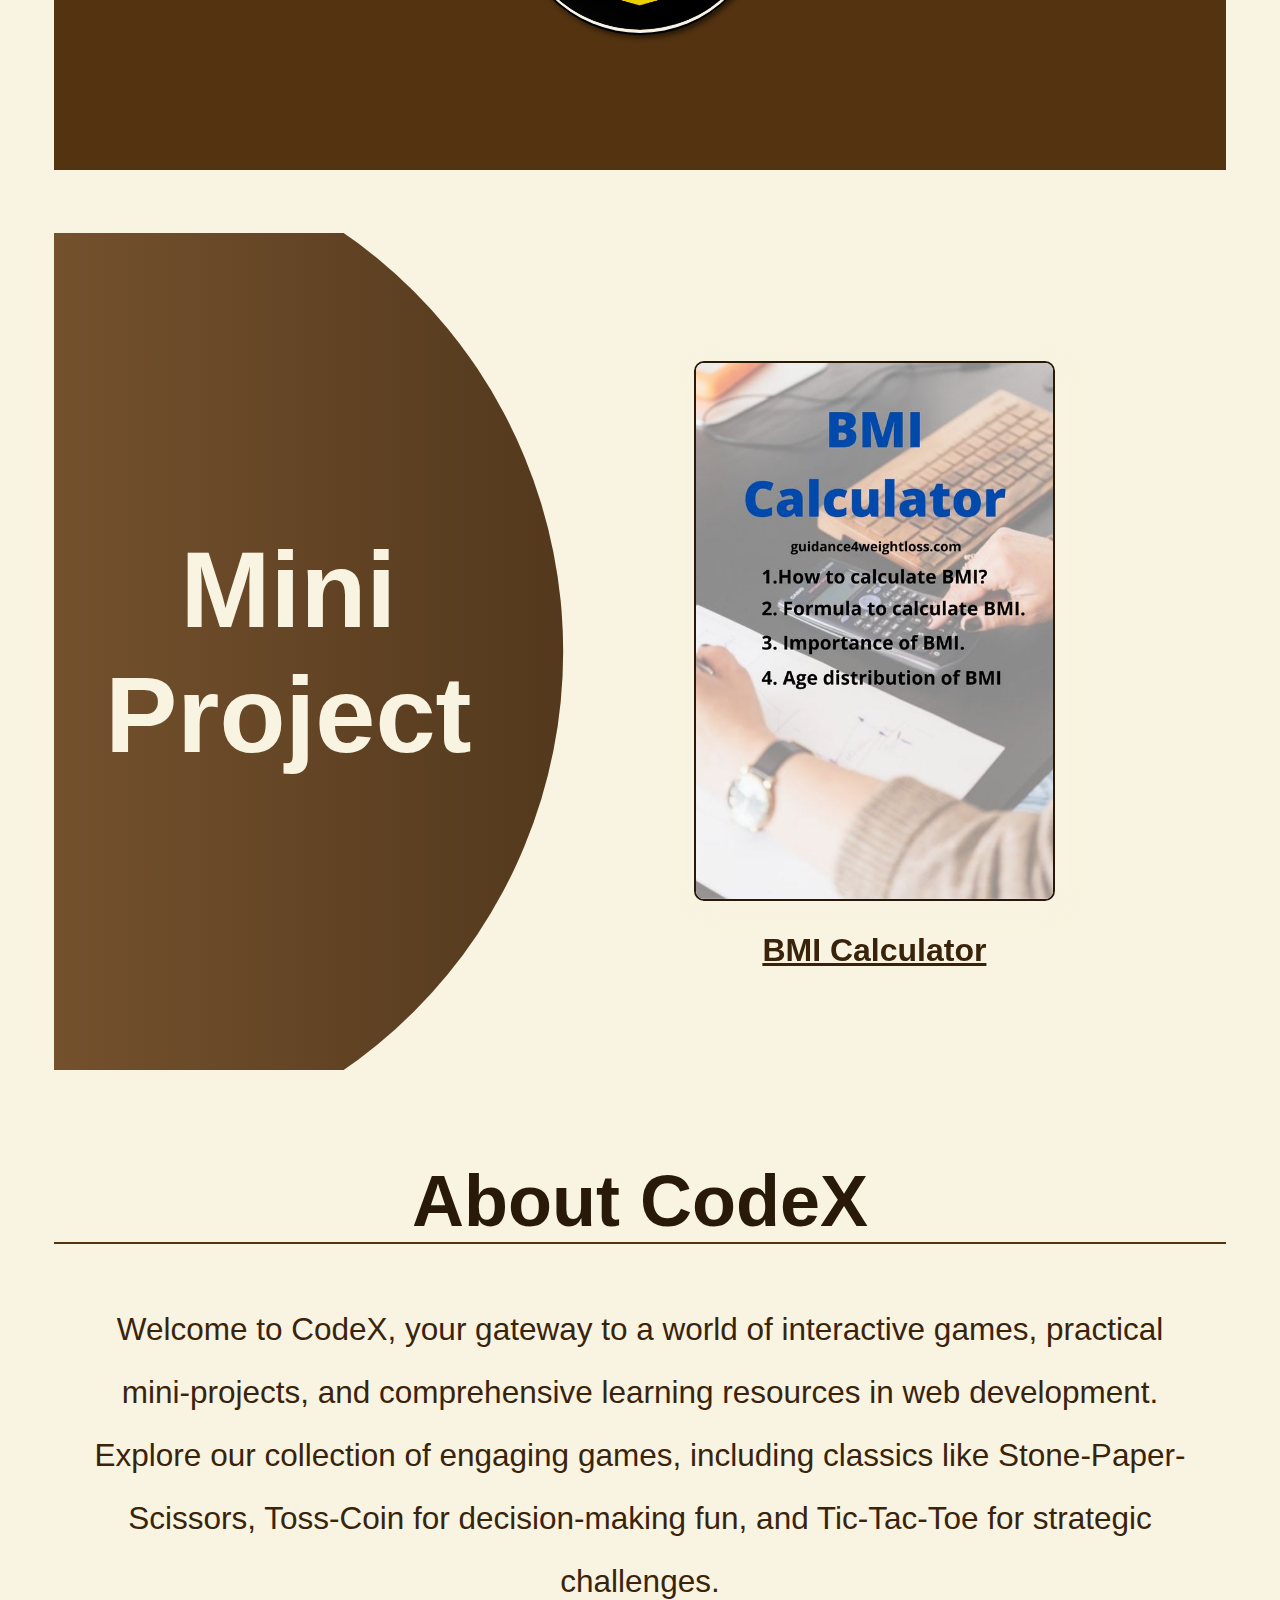
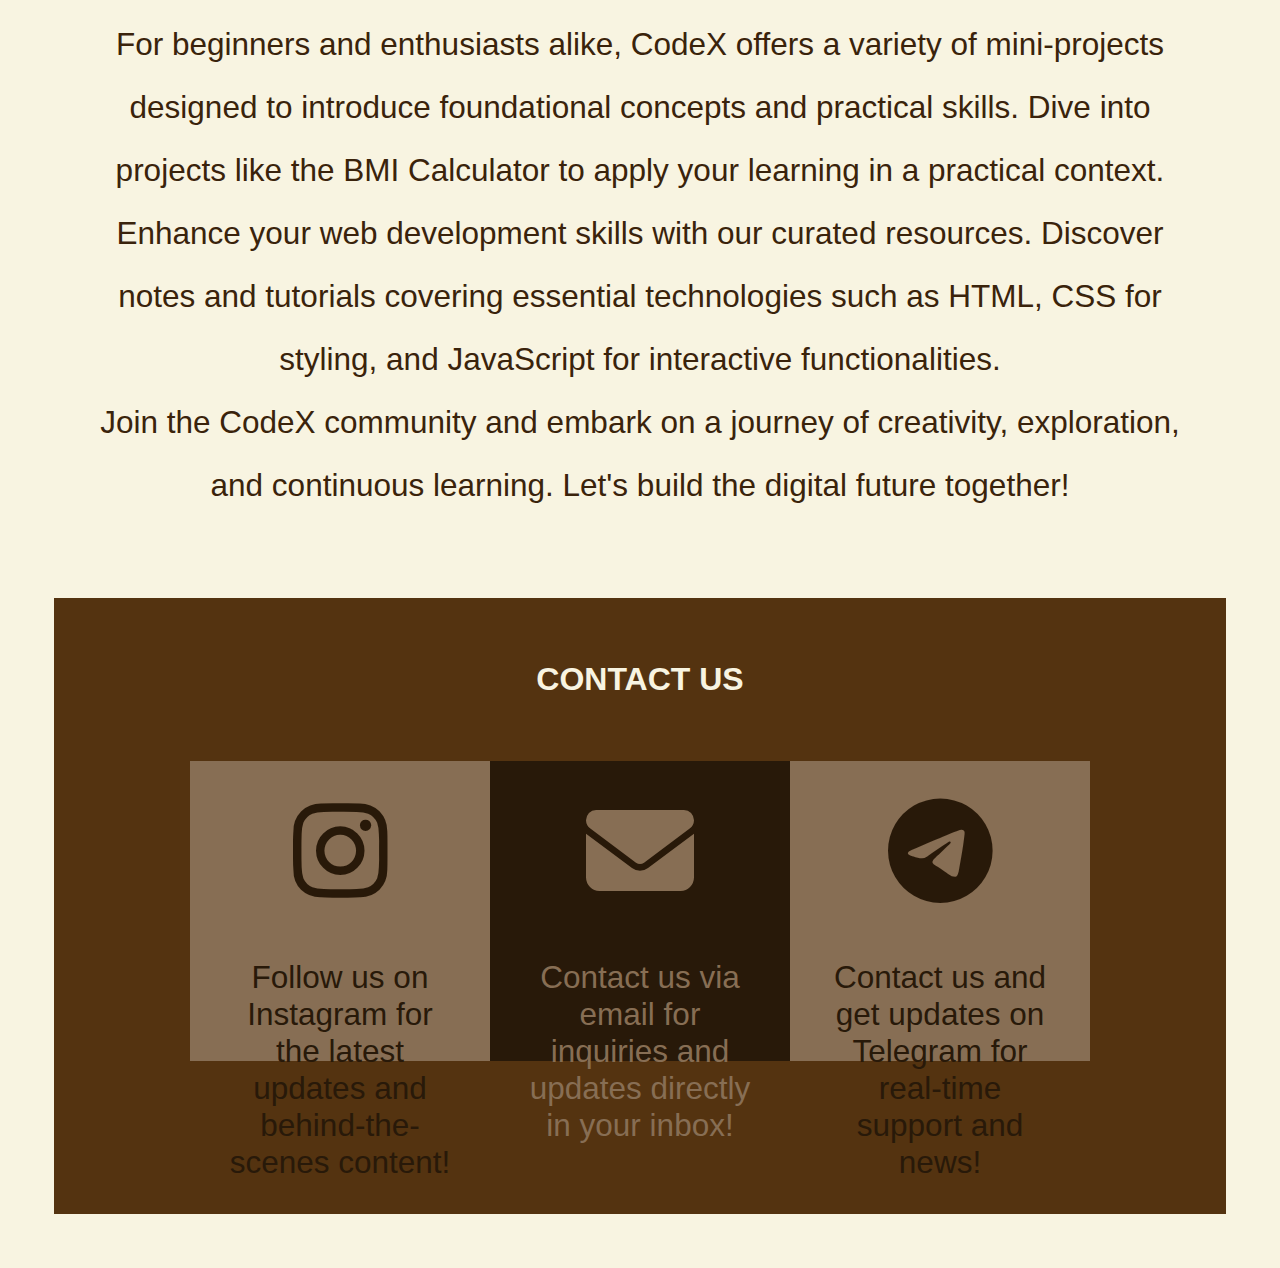
==== commit 55aa3f76: "contact us complete" ====
--- a/index.html
+++ b/index.html
@@ -35,6 +35,12 @@
                     <li><a href="#">COURSES</a></li>
                     <li><a href="#">ABOUT</a></li>
                     <li><a href="#">CONTACT</a></li>
+                    <div class="icons">
+                        <a href="mailto:gargvranda963@gmail.com"><i class="fa-solid fa-envelope"></i></a>
+                        <a href="https://telegram.me/Vrandagarg_2005"><i class="fa-brands fa-telegram"></i></a>
+                        <a href="https://www.instagram.com/vranda_garg?igsh=cjV2aXY2dDQ1eXBi"><i class="fa-brands fa-instagram"></i></a>
+                        <a href="https://github.com/VrandaaGarg"><i class="fa-brands fa-github"></i></a>
+                    </div>
                     <div class="close">
                         <i class="fa-solid fa-xmark"></i>
                     </div>
@@ -139,6 +145,40 @@
             </div>
         </div>
 
+        <!-- about -->
+
+        <div class="aboutSection">
+            <h1>About CodeX</h1>
+            <p>Welcome to CodeX, your gateway to a world of interactive games, practical mini-projects, and comprehensive learning resources in web development.<br>
+
+                Explore our collection of engaging games, including classics like Stone-Paper-Scissors, Toss-Coin for decision-making fun, and Tic-Tac-Toe for strategic challenges.<br>
+                
+                For beginners and enthusiasts alike, CodeX offers a variety of mini-projects designed to introduce foundational concepts and practical skills. Dive into projects like the BMI Calculator to apply your learning in a practical context.<br>
+                
+                Enhance your web development skills with our curated resources. Discover notes and tutorials covering essential technologies such as HTML, CSS for styling, and JavaScript for interactive functionalities.<br>
+                
+                Join the CodeX community and embark on a journey of creativity, exploration, and continuous learning. Let's build the digital future together!</p>
+        </div>
+
+        <!-- contact us -->
+
+        <div class="contact">
+            <h1>CONTACT US</h1>
+            <div class="contactUs">
+                <div class="insta">
+                    <a href="https://www.instagram.com/vranda_garg?igsh=cjV2aXY2dDQ1eXBi"><i class="fa-brands fa-instagram"></i></a>
+                    <p>Follow us on Instagram for the latest updates and behind-the-scenes content!</p>
+                </div>
+                <div class="mail">
+                    <a href="mailto:gargvranda963@gmail.com"><i class="fa-solid fa-envelope"></i></a>
+                    <p>Contact us via email for inquiries and updates directly in your inbox!</p>
+                </div>
+                <div class="tele">
+                    <a href="https://telegram.me/Vrandagarg_2005"> <i class="fa-brands fa-telegram"></i></a>
+                    <p>Contact us and get updates on Telegram for real-time support and news!</p>
+                </div>
+            </div>
+        </div>
 
         <script src="./js/script.js"></script>
 </body>
--- a/css/style.css
+++ b/css/style.css
@@ -81,6 +81,22 @@
     line-height: 9vh;
     display: none;
 }
+
+nav .icons{
+    padding: 4vh;
+    font-size: 7vh;
+    cursor: pointer;
+}
+.fa-envelope:hover{color:rgb(255, 128, 0) }
+.fa-telegram:hover{color:rgb(240, 117, 138) }
+.fa-instagram:hover{color:rgb(0, 145, 255)}
+.fa-github:hover{color:green }
+
+nav .icons i{
+    color: #F8F4E1;
+}
+
+
 
 .intro{
     width: 100%;
@@ -233,7 +249,7 @@
     z-index: -1;
     background-image: linear-gradient(to right ,#74512D, #281908);
     clip-path: circle(50% at 0 50%);
-    transition: clip-path 3s ease;
+    transition: clip-path 3s ease ;
 }
 
 .miniProject{
@@ -278,6 +294,83 @@
 
 .bmiImg a{
    color: #3a230b;
+}
+
+.aboutSection{
+    text-align: center;
+    margin-top: 10vh;
+    margin-bottom: 6vh;
+    display: flex;
+    flex-direction: column;
+    gap: 3vh;
+    user-select: none;
+    height: max-content;
+}
+
+.aboutSection h1{
+    font-size: 8vh;
+    color: #281909;
+    border-bottom:2px solid #543310;
+}
+.aboutSection p{
+    color: #3a230b;
+    padding: 3vh;
+    line-height: 7vh;
+    font-size: 3.5vh;
+}
+
+/* contact us */
+
+.contact{
+    color: #F8F4E1;
+    text-align: center;
+    height: max-content;
+    padding: 7vh;
+    background-color: #543310;
+}
+
+.contact .contactUs{
+    margin: 7vh;
+    display: flex;
+    justify-content: center;
+}
+
+.contact .contactUs div{
+    margin-bottom: 3vh;
+    text-align: center;
+    height: 300px;
+    width: 300px;
+    padding: 4vh;
+    font-size: 3.5vh;
+    
+}
+
+.contact .insta,.tele{
+    background-color: #876e54;
+    color: #281909
+}
+
+.contact .mail{
+    background-color: #281909;
+    color: #876e54;
+}
+
+.contact .contactUs div i{
+    font-size: 12vh;
+    margin-bottom: 6vh;
+}
+
+.contact .contactUs div i:hover{
+    transform: scale(1.2);
+}
+.contact .contactUs div a{
+    text-decoration: none;
+    color: inherit ;
+}
+
+.contact .contactUs div:hover{
+    transform: scale(1.1);
+    cursor: pointer;
 }
 
 @media (max-width:900px){
@@ -377,19 +470,37 @@
     }
 
     .bmi {
+        font-size: 2.6vh;
+        flex: 1.1;
+        margin-top: 3vh;
+    }
+
+    .background{
+        clip-path: circle(30.4% at 50% 0);
+    }
+    .miniProject .bmiImg a{
         font-size: 2vh;
-        flex: 0.7;
-    }
-
-    .background{
-        clip-path: circle(20.4% at 50% 0);
-    }
-    .miniProject .bmiImg{
+    }
+
+    .miniProject .bmiImg img{
+        height: 270px;
+        margin-bottom: 5vh;
+    }
+
+    /* about section */
+
+    .aboutSection h1{
+        font-size:4.5vh;
+    }
+    .aboutSection p{
         font-size: 2vh;
-    }
-
-    .miniProject .bmiImg img{
-        height: 230px;
+        padding: 1vh;
+        line-height: 4vh;
+    }
+
+    /* contact */
+    .contact{
+        display: none;
     }
 
 }
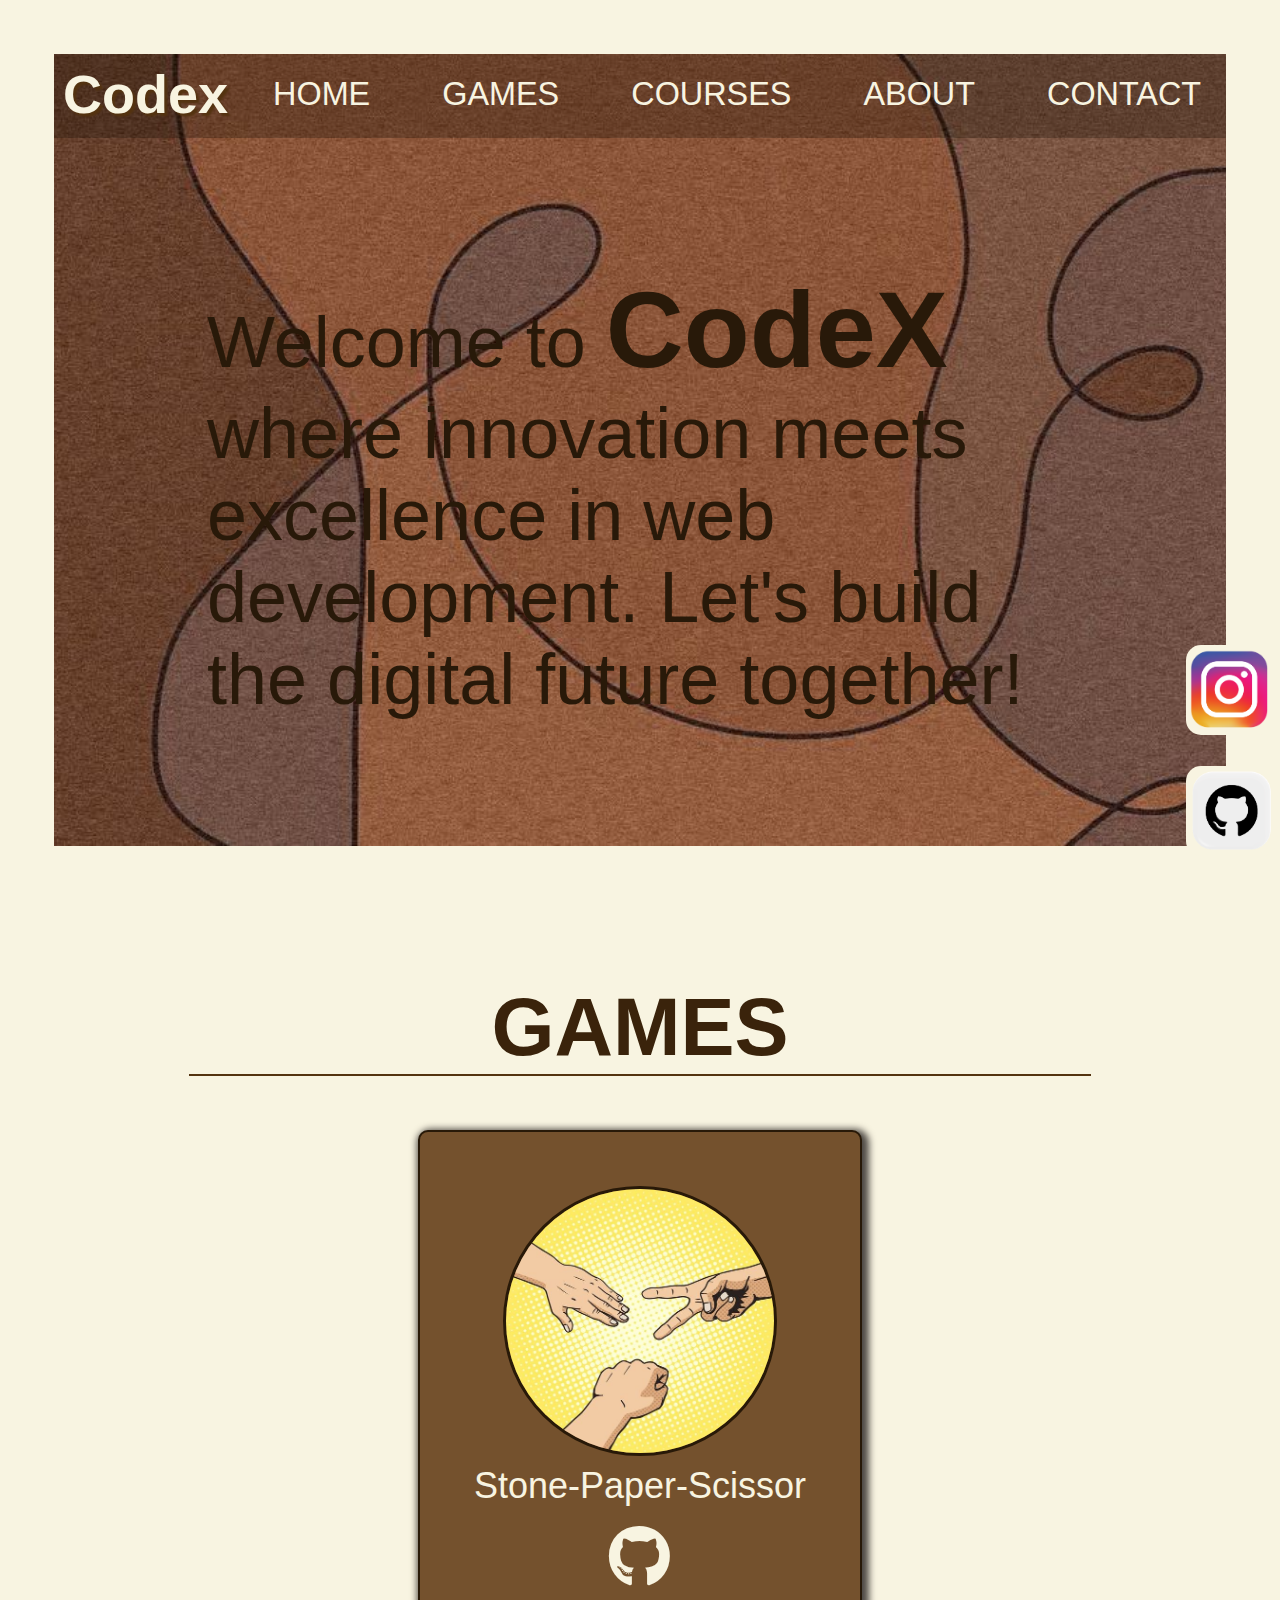
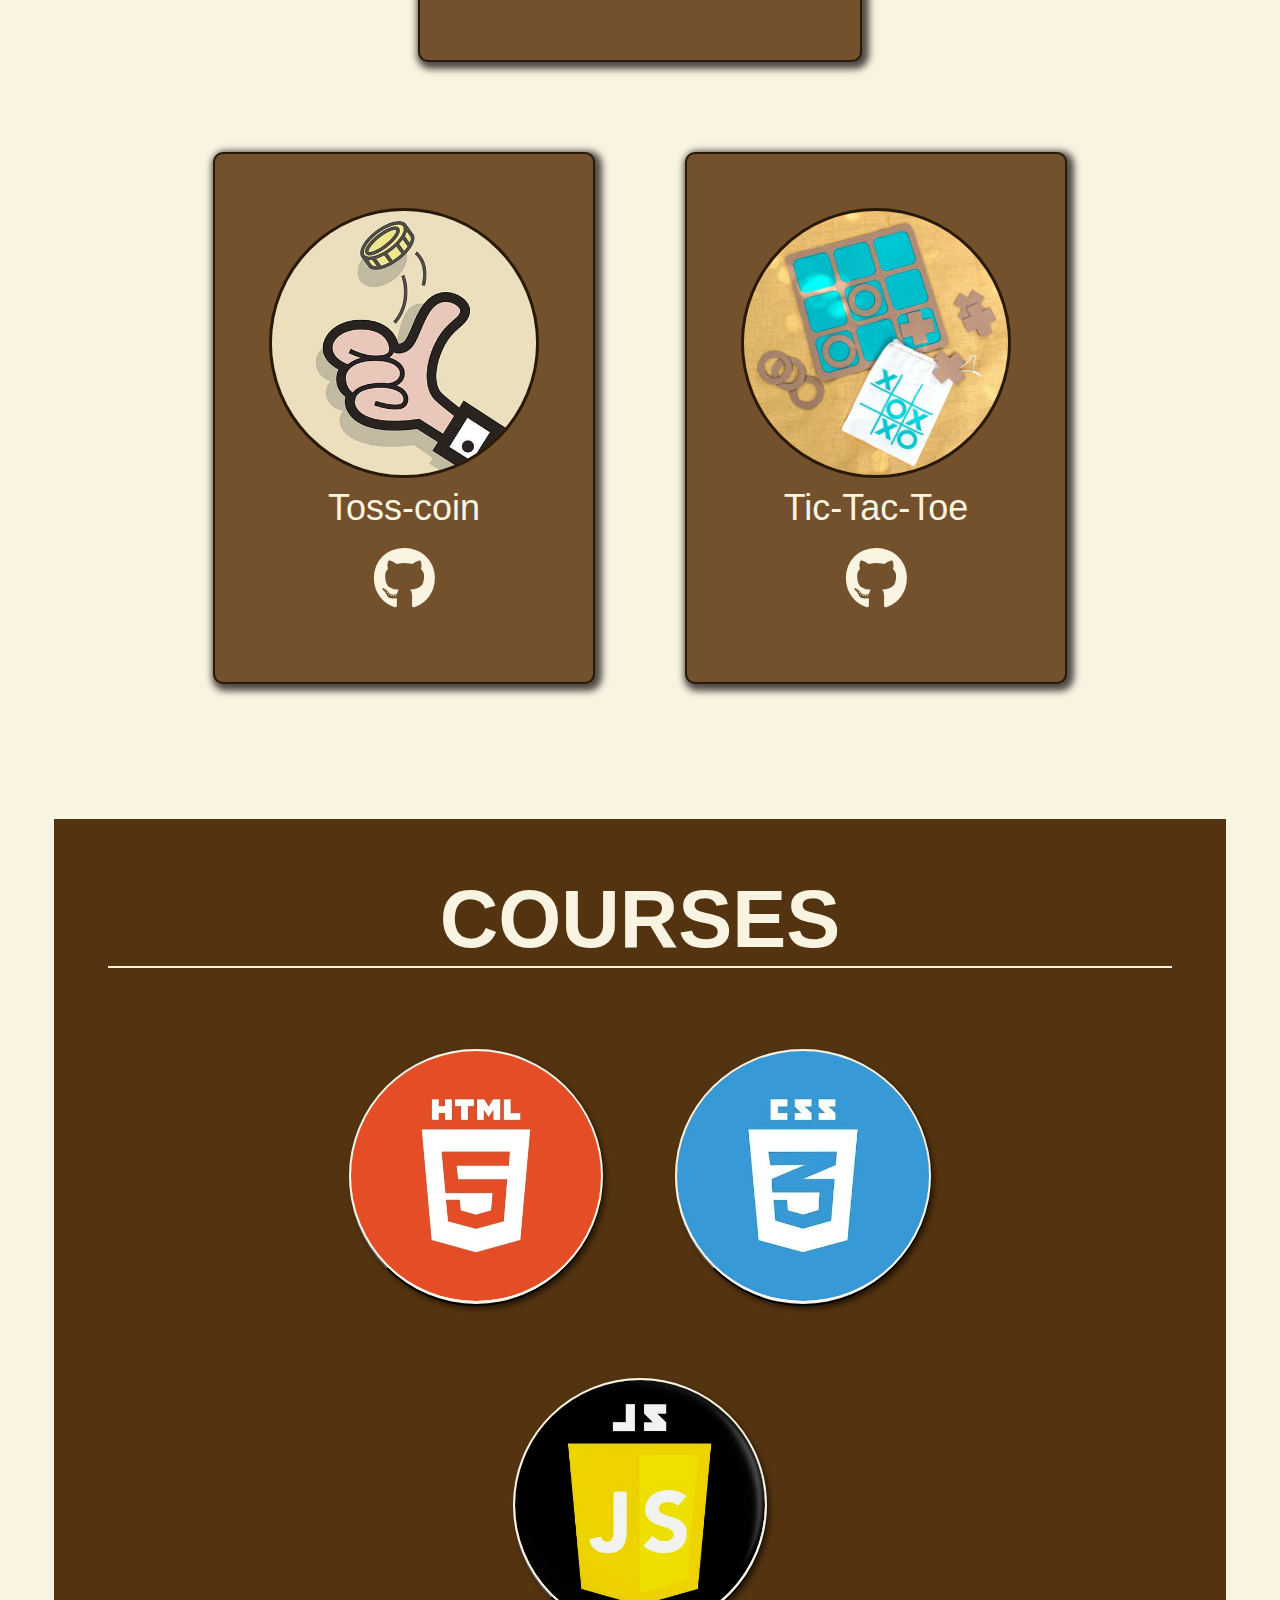
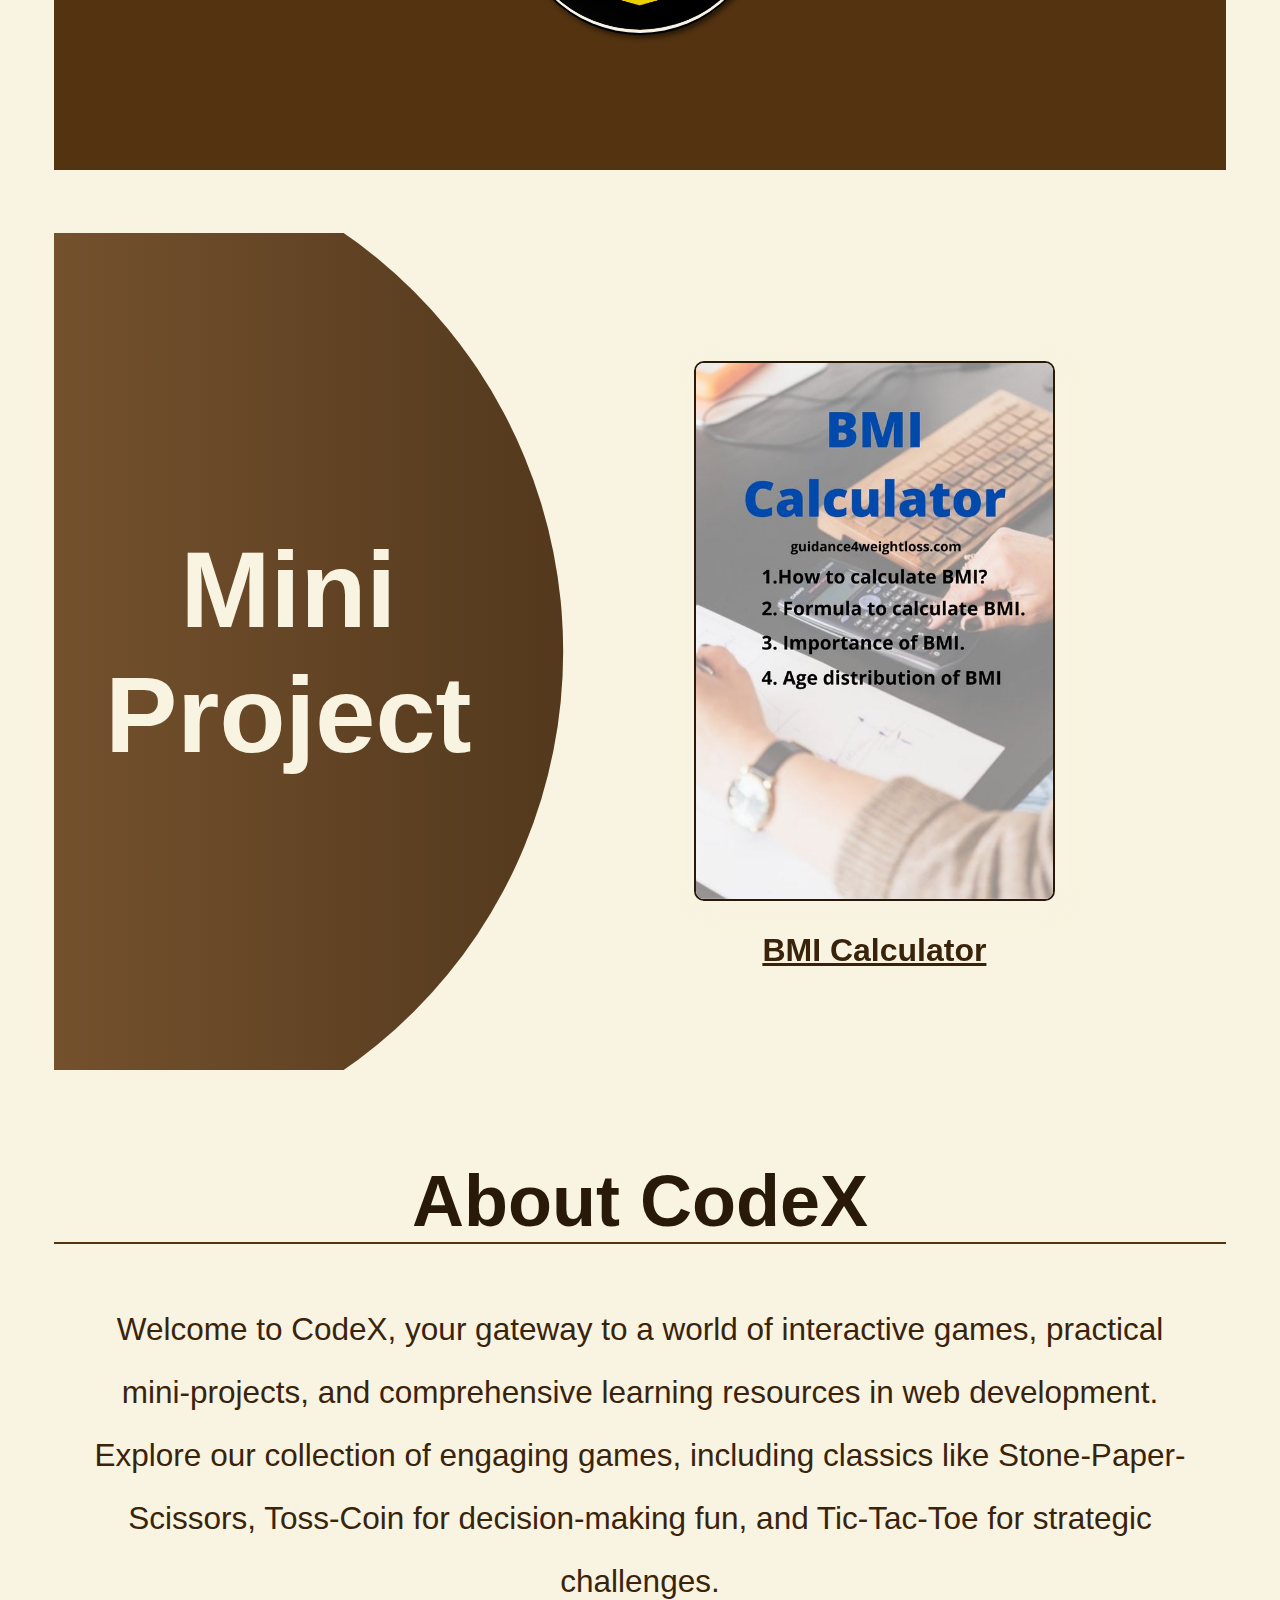
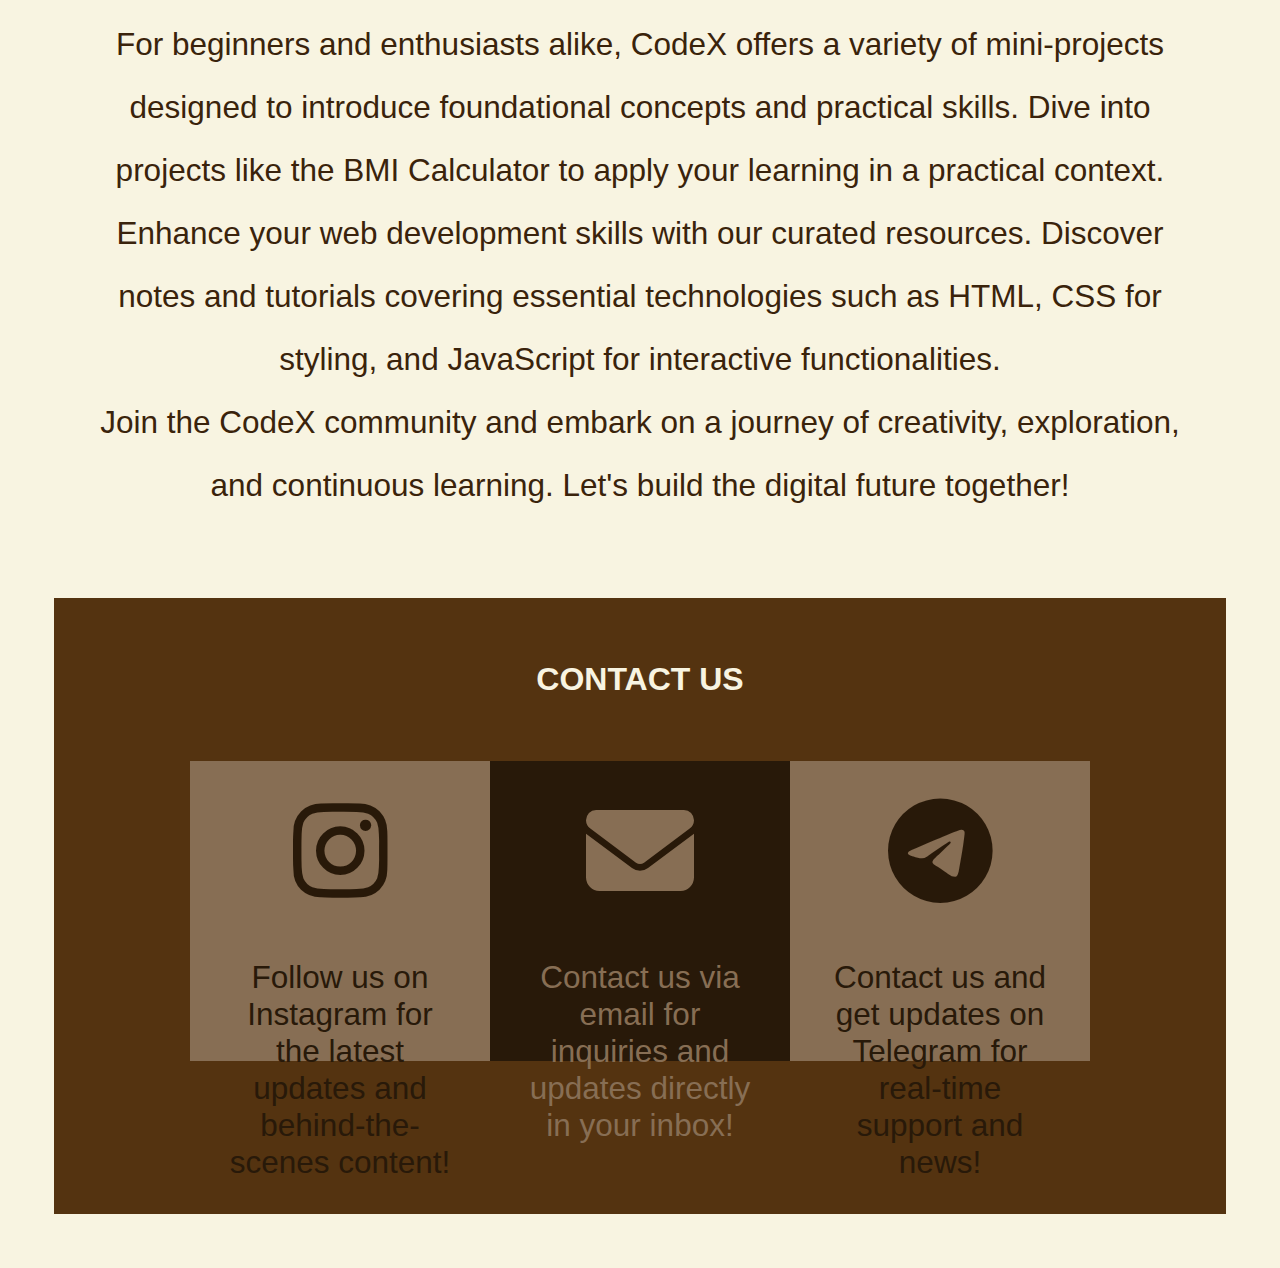
==== commit 7eb041b2: "all done except favicon" ====
--- a/index.html
+++ b/index.html
@@ -23,18 +23,18 @@
 
             <!-- Home -->
 
-    <div class="mainContainer">
+    <div class="mainContainer" id="HomeSec">
             <nav>
                 <h1>Codex</h1>
                 <div class="open">
                     <i class="fa-solid fa-bars"></i>
                 </div>
                 <div class="navlist">
-                    <li ><a href="#">HOME</a></li>
-                    <li><a href="#">GAMES</a></li>
-                    <li><a href="#">COURSES</a></li>
-                    <li><a href="#">ABOUT</a></li>
-                    <li><a href="#">CONTACT</a></li>
+                    <li><a href="#HomeSec" class="navBtn">HOME</a></li>
+                    <li><a href="#gameSection" class="navBtn">GAMES</a></li>
+                    <li><a href="#courseSection"class="navBtn">COURSES</a></li>
+                    <li><a href="#aboutSec" class="navBtn">ABOUT</a></li>
+                    <li><a href="#contactSec"class="navBtn">CONTACT</a></li>
                     <div class="icons">
                         <a href="mailto:gargvranda963@gmail.com"><i class="fa-solid fa-envelope"></i></a>
                         <a href="https://telegram.me/Vrandagarg_2005"><i class="fa-brands fa-telegram"></i></a>
@@ -53,7 +53,7 @@
 
     <!-- game box -->
 
-        <div class="gamesBox">
+        <div id="gameSection" class="gamesBox">
             <h1>GAMES</h1>
             <div class="games">
                 <div class="stone" onclick="window.location.href='https://vrandaagarg.github.io/Stone-Paper-Scissors/' ;">
@@ -76,7 +76,7 @@
 
 <!-- COURSES -->
 
-        <div class="courses">
+        <div class="courses" id="courseSection">
             <h1>COURSES</h1>
             <div class="courseList">
                 <button class="htmlBtn">
@@ -147,7 +147,7 @@
 
         <!-- about -->
 
-        <div class="aboutSection">
+        <div class="aboutSection" id="aboutSec">
             <h1>About CodeX</h1>
             <p>Welcome to CodeX, your gateway to a world of interactive games, practical mini-projects, and comprehensive learning resources in web development.<br>
 
@@ -162,7 +162,7 @@
 
         <!-- contact us -->
 
-        <div class="contact">
+        <div class="contact" id="contactSec">
             <h1>CONTACT US</h1>
             <div class="contactUs">
                 <div class="insta">
--- a/css/style.css
+++ b/css/style.css
@@ -73,12 +73,12 @@
 
 .mainContainer nav .open,.close{
     position: absolute;
-    top: 6vh;
-    right: 8vh;
+    top:8vh;
+    right: 6vh;
     color:#F8F4E1;
     font-size: 5vh;
     cursor: pointer;
-    line-height: 9vh;
+    line-height: 6vh;
     display: none;
 }
 
@@ -86,17 +86,16 @@
     padding: 4vh;
     font-size: 7vh;
     cursor: pointer;
-}
-.fa-envelope:hover{color:rgb(255, 128, 0) }
-.fa-telegram:hover{color:rgb(240, 117, 138) }
-.fa-instagram:hover{color:rgb(0, 145, 255)}
-.fa-github:hover{color:green }
+    display: none;
+}
+nav .icons .fa-envelope:hover{color:rgb(255, 128, 0) }
+nav .icons .fa-telegram:hover{color:rgb(240, 117, 138) }
+nav .icons .fa-instagram:hover{color:rgb(0, 145, 255)}
+nav .icons .fa-github:hover{color:green }
 
 nav .icons i{
     color: #F8F4E1;
 }
-
-
 
 .intro{
     width: 100%;
@@ -399,12 +398,20 @@
 
     .mainContainer nav .open{
         display: block;
+        position: fixed;
+        background-color: rgba(84, 51, 16,0.6);
+        border-radius: 7px;
+        width:7vh;
+        text-align: center;
     }
     .mainContainer nav .navlist li:hover{
         transform: scale(1.2);
         border-bottom: transparent;
     }
     .close{
+        display: block;
+    }
+    nav .icons{
         display: block;
     }
 
@@ -519,7 +526,8 @@
     }
     .mainContainer nav .open{
         font-size: 3vh;
-        top:3.4vh;
+        top:6vh;
+        right: 4vh;
     }
 
     .gamesBox h1,.gamesBox div i{
